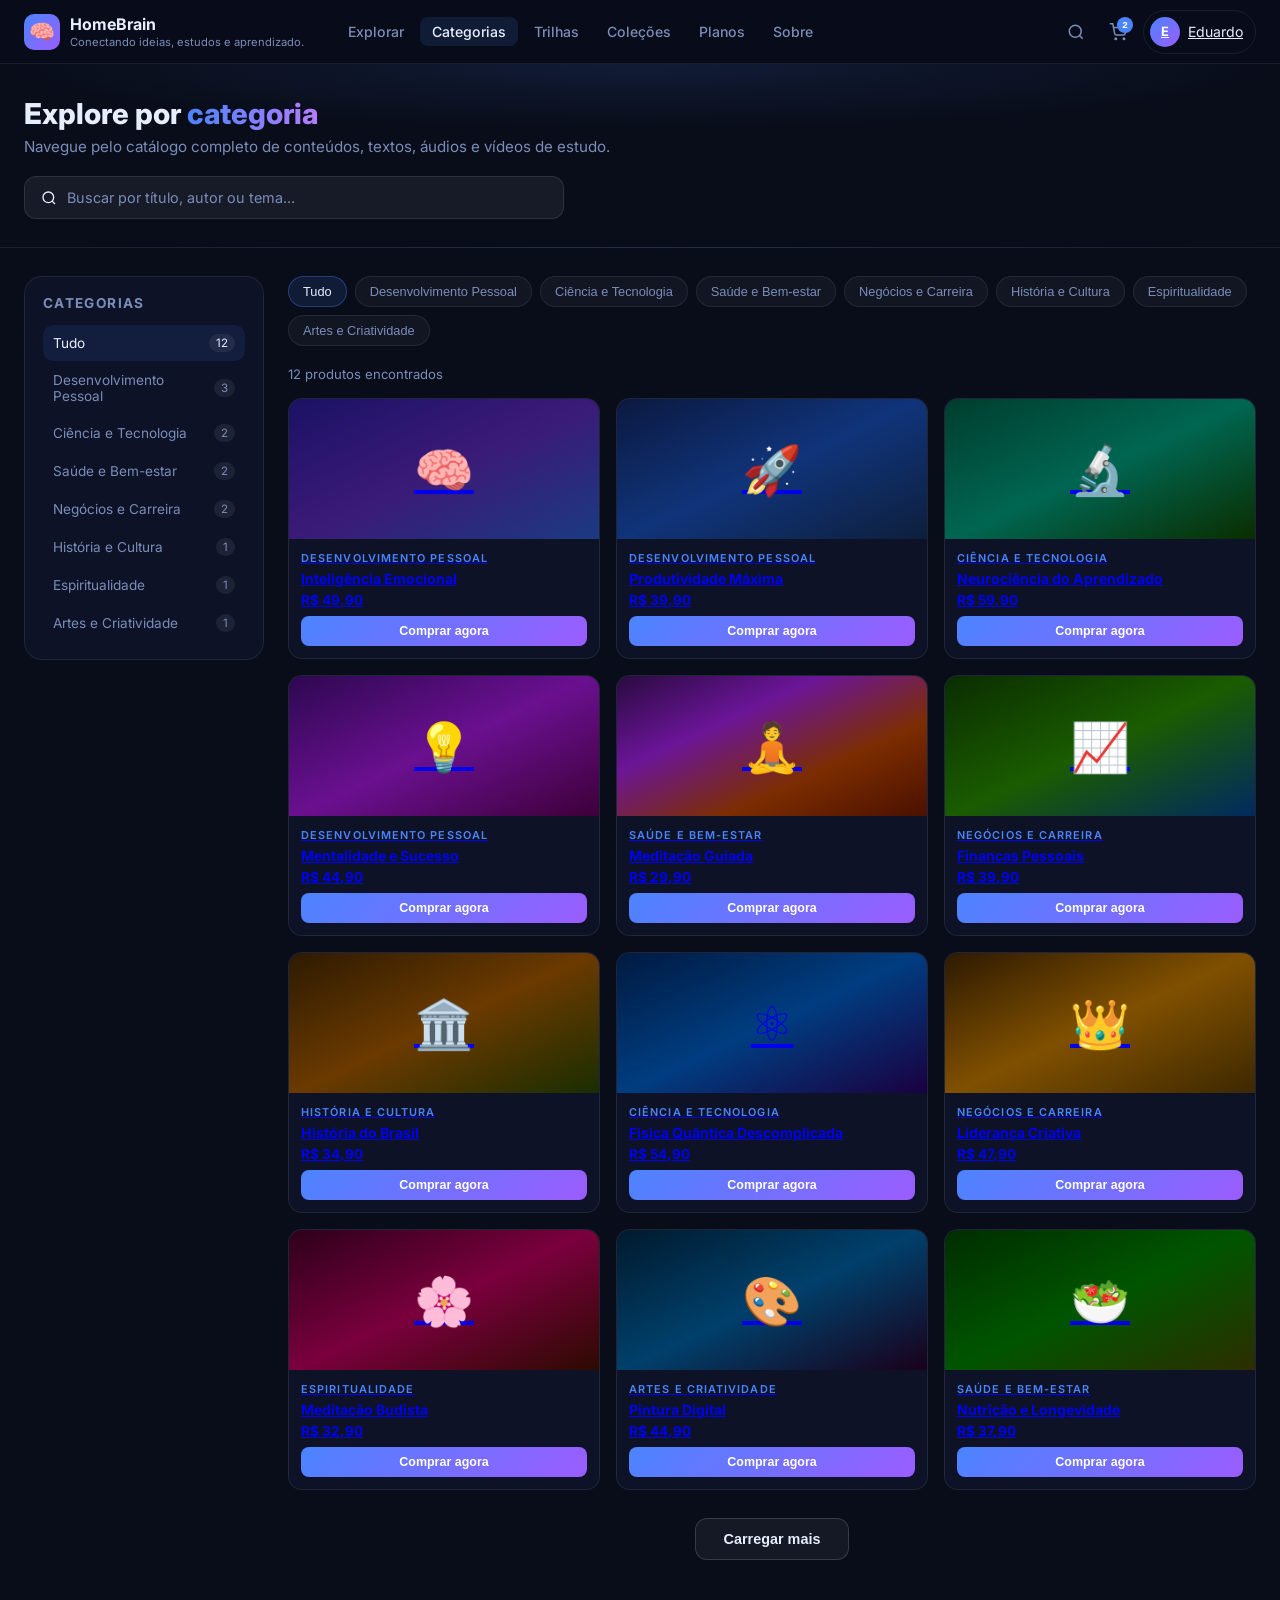
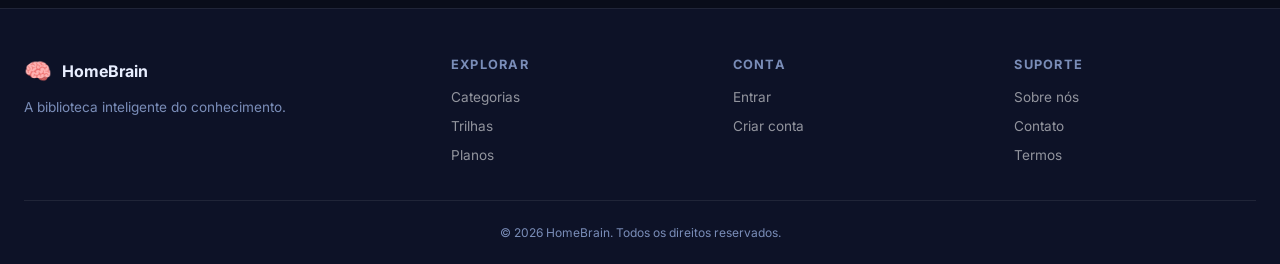
==== categorias.html @ 15cf3e89 "Initial commit: HomeBrain platform with products, trails, categories, and content management" ====
<!DOCTYPE html>
<html lang="pt-BR">
<head>
  <meta charset="UTF-8"/>
  <meta name="viewport" content="width=device-width, initial-scale=1.0"/>
  <title>HomeBrain | Categorias</title>
  <link rel="preconnect" href="https://fonts.googleapis.com"/>
  <link href="https://fonts.googleapis.com/css2?family=Inter:wght@400;500;600;700;800&display=swap" rel="stylesheet"/>
  <link rel="stylesheet" href="styles.css"/>
  <link rel="stylesheet" href="pages.css"/>
</head>
<body>

  <header class="hb-header">
    <div class="hb-header-inner">
      <a class="hb-logo" href="index.html">
        <div class="hb-logo-mark">🧠</div>
        <div class="hb-logo-text"><strong>HomeBrain</strong><span>Conectando ideias, estudos e aprendizado.</span></div>
      </a>
      <nav class="hb-nav" id="mainNav">
        <a href="index.html">Explorar</a>
        <a href="categorias.html">Categorias</a>
        <a href="trilhas.html">Trilhas</a>
        <a href="index.html">Coleções</a>
        <a href="planos.html">Planos</a>
        <a href="#">Sobre</a>
      </nav>
      <div class="hb-header-right">
        <button class="hb-icon-btn"><svg width="18" height="18" viewBox="0 0 24 24" fill="none" stroke="currentColor" stroke-width="2"><circle cx="11" cy="11" r="8"/><path d="M21 21l-4.35-4.35"/></svg></button>
        <button class="hb-icon-btn hb-cart-btn"><svg width="18" height="18" viewBox="0 0 24 24" fill="none" stroke="currentColor" stroke-width="2"><circle cx="9" cy="21" r="1"/><circle cx="20" cy="21" r="1"/><path d="M1 1h4l2.68 13.39a2 2 0 0 0 2 1.61h9.72a2 2 0 0 0 2-1.61L23 6H6"/></svg><span class="hb-badge">2</span></button>
        <a class="hb-user" href="login.html"><div class="hb-avatar">E</div><span>Eduardo</span></a>
      </div>
    </div>
  </header>

  <main>
    <div class="pg-cat-hero">
      <div class="pg-cat-hero-inner">
        <h1>Explore por <span class="hb-grad">categoria</span></h1>
        <p>Navegue pelo catálogo completo de conteúdos, textos, áudios e vídeos de estudo.</p>
        <label class="pg-cat-search">
          <svg width="16" height="16" viewBox="0 0 24 24" fill="none" stroke="currentColor" stroke-width="2"><circle cx="11" cy="11" r="8"/><path d="M21 21l-4.35-4.35"/></svg>
          <input type="text" id="catSearch" placeholder="Buscar por título, autor ou tema..."/>
        </label>
      </div>
    </div>

    <div class="pg-cat-layout">

      <!-- Sidebar -->
      <aside class="pg-cat-sidebar">
        <h3>Categorias</h3>
        <ul class="pg-cat-sidebar-list" id="catSidebarList"></ul>
      </aside>

      <!-- Content -->
      <div>
        <div class="pg-filter-chips" id="filterChips"></div>
        <p style="color:var(--muted);font-size:.82rem;margin-bottom:16px" id="resultCount"></p>
        <div class="pg-grid" id="catGrid"></div>
        <div style="text-align:center;margin-top:28px">
          <button class="hb-btn hb-btn-outline" id="loadMore" style="border-radius:12px;padding:12px 28px">
            Carregar mais
          </button>
        </div>
      </div>
    </div>
  </main>

  <footer class="hb-footer">
    <div class="hb-footer-inner">
      <div class="hb-footer-brand">
        <a class="hb-footer-logo" href="index.html"><span style="font-size:1.4rem">🧠</span><strong>HomeBrain</strong></a>
        <p>A biblioteca inteligente do conhecimento.</p>
      </div>
      <div class="hb-footer-col"><h4>Explorar</h4><ul><li><a href="categorias.html">Categorias</a></li><li><a href="trilhas.html">Trilhas</a></li><li><a href="planos.html">Planos</a></li></ul></div>
      <div class="hb-footer-col"><h4>Conta</h4><ul><li><a href="login.html">Entrar</a></li><li><a href="login.html">Criar conta</a></li></ul></div>
      <div class="hb-footer-col"><h4>Suporte</h4><ul><li><a href="#">Sobre nós</a></li><li><a href="#">Contato</a></li><li><a href="#">Termos</a></li></ul></div>
    </div>
    <div class="hb-footer-copy">© 2026 HomeBrain. Todos os direitos reservados.</div>
  </footer>

  <script>
    document.querySelectorAll('#mainNav a').forEach(a => {
      if (a.getAttribute('href') === 'categorias.html') a.classList.add('active');
    });

    const allItems = [
      { title:"Inteligência Emocional",      cat:"Desenvolvimento Pessoal", price:"R$ 49,90", icon:"🧠", bg:"linear-gradient(155deg,#1a1264,#3b1a78,#1b3a82)" },
      { title:"Produtividade Máxima",         cat:"Desenvolvimento Pessoal", price:"R$ 39,90", icon:"🚀", bg:"linear-gradient(155deg,#0b1940,#10347a,#0d1f3c)" },
      { title:"Neurociência do Aprendizado",  cat:"Ciência e Tecnologia",    price:"R$ 59,90", icon:"🔬", bg:"linear-gradient(155deg,#003d2e,#006651,#0a2d00)" },
      { title:"Mentalidade e Sucesso",        cat:"Desenvolvimento Pessoal", price:"R$ 44,90", icon:"💡", bg:"linear-gradient(155deg,#2d0850,#6a1090,#3d0038)" },
      { title:"Meditação Guiada",             cat:"Saúde e Bem-estar",       price:"R$ 29,90", icon:"🧘", bg:"linear-gradient(155deg,#2a0a40,#6b1598,#7c2d00,#4a1000)" },
      { title:"Finanças Pessoais",            cat:"Negócios e Carreira",     price:"R$ 39,90", icon:"📈", bg:"linear-gradient(155deg,#0a2d00,#1a5c00,#002a60)" },
      { title:"História do Brasil",           cat:"História e Cultura",      price:"R$ 34,90", icon:"🏛️", bg:"linear-gradient(155deg,#2d1a00,#6b3a00,#1a2d00)" },
      { title:"Física Quântica Descomplicada",cat:"Ciência e Tecnologia",    price:"R$ 54,90", icon:"⚛️", bg:"linear-gradient(155deg,#001a40,#003d80,#1a0040)" },
      { title:"Liderança Criativa",           cat:"Negócios e Carreira",     price:"R$ 47,90", icon:"👑", bg:"linear-gradient(155deg,#2d1a00,#805000,#3d2800)" },
      { title:"Meditação Budista",            cat:"Espiritualidade",         price:"R$ 32,90", icon:"🌸", bg:"linear-gradient(155deg,#2d001a,#7a003d,#2d0a00)" },
      { title:"Pintura Digital",              cat:"Artes e Criatividade",    price:"R$ 44,90", icon:"🎨", bg:"linear-gradient(155deg,#001a2d,#00406b,#1a001a)" },
      { title:"Nutrição e Longevidade",       cat:"Saúde e Bem-estar",       price:"R$ 37,90", icon:"🥗", bg:"linear-gradient(155deg,#002d00,#005500,#2d2d00)" },
    ];

    const cats = [...new Set(allItems.map(i => i.cat))];
    let activeFilter = 'Tudo';

    // Sidebar
    const sidebarList = document.getElementById('catSidebarList');
    const allCats = ['Tudo', ...cats];
    sidebarList.innerHTML = allCats.map(c => {
      const count = c === 'Tudo' ? allItems.length : allItems.filter(i => i.cat === c).length;
      return `<li class="pg-cat-sidebar-item${c==='Tudo'?' active':''}" data-cat="${c}">
        ${c} <span class="count">${count}</span>
      </li>`;
    }).join('');

    // Filter chips
    const chipsEl = document.getElementById('filterChips');
    chipsEl.innerHTML = allCats.map(c =>
      `<button class="pg-chip${c==='Tudo'?' active':''}" data-cat="${c}">${c}</button>`
    ).join('');

    function getFiltered() {
      const q = document.getElementById('catSearch').value.toLowerCase();
      return allItems.filter(i =>
        (activeFilter === 'Tudo' || i.cat === activeFilter) &&
        (i.title.toLowerCase().includes(q) || i.cat.toLowerCase().includes(q))
      );
    }

    function render() {
      const items = getFiltered();
      document.getElementById('resultCount').textContent = `${items.length} produto${items.length !== 1 ? 's' : ''} encontrado${items.length !== 1 ? 's' : ''}`;
      document.getElementById('catGrid').innerHTML = items.map(item => `
        <a class="pg-grid-card" href="produto.html">
          <div class="pg-grid-thumb" style="background:${item.bg}">${item.icon}</div>
          <div class="pg-grid-body">
            <div class="pg-grid-cat">${item.cat}</div>
            <div class="pg-grid-title">${item.title}</div>
            <div class="pg-grid-price">${item.price}</div>
            <button class="pg-grid-btn">Comprar agora</button>
          </div>
        </a>
      `).join('');
    }

    function setFilter(cat) {
      activeFilter = cat;
      document.querySelectorAll('.pg-chip, .pg-cat-sidebar-item').forEach(el => {
        el.classList.toggle('active', el.dataset.cat === cat);
      });
      render();
    }

    chipsEl.addEventListener('click', e => { const c = e.target.closest('[data-cat]'); if(c) setFilter(c.dataset.cat); });
    sidebarList.addEventListener('click', e => { const c = e.target.closest('[data-cat]'); if(c) setFilter(c.dataset.cat); });
    document.getElementById('catSearch').addEventListener('input', render);
    document.getElementById('loadMore').addEventListener('click', () => {
      document.getElementById('loadMore').textContent = 'Todos os resultados carregados';
      document.getElementById('loadMore').disabled = true;
    });

    render();
  </script>
</body>
</html>
---- styles.css ----
:root {
  --bg: #090d1a;
  --bg2: #0d1227;
  --panel: rgba(13,18,39,0.92);
  --border: rgba(255,255,255,0.08);
  --text: #e8eeff;
  --muted: #7a8db8;
  --primary: #4B84FF;
  --secondary: #9B5CFF;
  --accent: #19f2c4;
  --radius-card: 14px;
}
*, *::before, *::after { box-sizing: border-box; margin: 0; padding: 0; }

body {
  font-family: "Inter", system-ui, sans-serif;
  background: var(--bg);
  color: var(--text);
  min-height: 100vh;
  overflow-x: hidden;
}

/* ── SCROLLBAR ── */
::-webkit-scrollbar { width: 6px; }
::-webkit-scrollbar-track { background: var(--bg2); }
::-webkit-scrollbar-thumb { background: rgba(75,132,255,0.4); border-radius: 99px; }

/* ── HEADER ── */
.hb-header {
  position: sticky; top: 0; z-index: 100;
  background: rgba(9,13,26,0.92);
  backdrop-filter: blur(18px);
  border-bottom: 1px solid var(--border);
  height: 64px;
}
.hb-header-inner {
  max-width: 1380px; margin: 0 auto;
  height: 100%; display: flex; align-items: center;
  gap: 32px; padding: 0 24px;
}
.hb-logo {
  display: flex; align-items: center; gap: 10px;
  text-decoration: none; color: var(--text); flex-shrink: 0;
}
.hb-logo-text strong { display: block; font-size: 1rem; font-weight: 700; }
.hb-logo-text span { display: block; font-size: 0.7rem; color: var(--muted); margin-top: 1px; }
.hb-logo-svg { flex-shrink: 0; }

.hb-nav {
  display: flex; align-items: center; gap: 4px;
  list-style: none; flex: 1;
}
.hb-nav a {
  display: inline-flex; align-items: center; gap: 3px;
  color: var(--muted); text-decoration: none;
  font-size: 0.88rem; font-weight: 500;
  padding: 6px 12px; border-radius: 8px;
  transition: color 0.18s, background 0.18s;
}
.hb-nav a:hover { color: var(--text); background: rgba(255,255,255,0.06); }

.hb-header-right { display: flex; align-items: center; gap: 8px; margin-left: auto; }
.hb-icon-btn {
  background: none; border: none; color: var(--muted); cursor: pointer;
  padding: 8px; border-radius: 10px; display: grid; place-items: center;
  transition: color 0.18s, background 0.18s;
}
.hb-icon-btn:hover { color: var(--text); background: rgba(255,255,255,0.07); }
.hb-cart-btn { position: relative; }
.hb-badge {
  position: absolute; top: 2px; right: 2px;
  width: 16px; height: 16px; border-radius: 50%;
  background: var(--primary); color: white;
  font-size: 0.62rem; font-weight: 700;
  display: grid; place-items: center;
}
.hb-user {
  display: flex; align-items: center; gap: 8px;
  padding: 6px 12px 6px 6px;
  border-radius: 999px; border: 1px solid var(--border);
  cursor: pointer; font-size: 0.88rem; color: var(--text);
  transition: background 0.18s;
}
.hb-user:hover { background: rgba(255,255,255,0.06); }
.hb-avatar {
  width: 30px; height: 30px; border-radius: 50%;
  background: linear-gradient(135deg,var(--primary),var(--secondary));
  display: grid; place-items: center;
  font-size: 0.8rem; font-weight: 700; color: white;
}

/* ── HERO ── */
.hb-hero {
  background:
    radial-gradient(ellipse 70% 60% at 50% 0%, rgba(75,132,255,0.14) 0%, transparent 70%),
    var(--bg);
  border-bottom: 1px solid var(--border);
  padding: 28px 0 32px;
}
.hb-hero-inner {
  max-width: 1380px; margin: 0 auto; padding: 0 24px;
  display: grid;
  grid-template-columns: 360px 1fr 300px;
  gap: 24px; align-items: center;
}

/* Hero Left */
.hb-eyebrow {
  display: inline-block;
  font-size: 0.7rem; letter-spacing: 0.15em; text-transform: uppercase;
  color: var(--primary); margin-bottom: 14px;
}
.hb-hero-left h1 {
  font-size: clamp(1.9rem, 3vw, 2.7rem);
  font-weight: 800; line-height: 1.12;
  margin-bottom: 14px;
}
.hb-hero-left h1 em { font-style: normal; }
.hb-grad {
  background: linear-gradient(90deg, #4B84FF, #B47CFF);
  -webkit-background-clip: text; background-clip: text;
  -webkit-text-fill-color: transparent;
}
.hb-hero-left p {
  color: var(--muted); line-height: 1.7; font-size: 0.95rem; margin-bottom: 22px;
}
.hb-hero-btns { display: flex; flex-wrap: wrap; gap: 10px; margin-bottom: 20px; }
.hb-btn {
  display: inline-flex; align-items: center; gap: 7px;
  padding: 11px 20px; border-radius: 999px;
  font-size: 0.9rem; font-weight: 600; cursor: pointer;
  text-decoration: none; border: none;
  transition: transform 0.18s, box-shadow 0.18s;
}
.hb-btn:hover { transform: translateY(-2px); }
.hb-btn-primary {
  background: linear-gradient(135deg, var(--primary), var(--secondary));
  color: white;
  box-shadow: 0 8px 24px rgba(75,132,255,0.3);
}
.hb-btn-primary:hover { box-shadow: 0 12px 32px rgba(75,132,255,0.45); }
.hb-btn-outline {
  background: rgba(255,255,255,0.05);
  color: var(--text);
  border: 1px solid rgba(255,255,255,0.15);
}
.hb-btn-outline:hover { background: rgba(255,255,255,0.1); }

.hb-hero-search {
  display: flex; align-items: center; gap: 10px;
  background: rgba(255,255,255,0.06);
  border: 1px solid rgba(255,255,255,0.1);
  border-radius: 12px; padding: 10px 12px;
  cursor: text;
}
.hb-hero-search svg { color: var(--muted); flex-shrink: 0; }
.hb-hero-search input {
  flex: 1; background: none; border: none; outline: none;
  color: var(--text); font-size: 0.88rem; font-family: inherit;
}
.hb-hero-search input::placeholder { color: var(--muted); }
.hb-hero-search button {
  background: none; border: none; cursor: pointer;
  color: var(--muted); display: grid; place-items: center;
  padding: 4px; border-radius: 6px;
  transition: color 0.18s;
}
.hb-hero-search button:hover { color: var(--text); }

/* Hero Brain */
.hb-hero-brain {
  position: relative;
  aspect-ratio: 1;
  max-height: 440px;
  display: flex; align-items: center; justify-content: center;
}
#brainCanvas {
  width: 100%; height: 100%;
  border-radius: 50%;
  display: block;
}
.hb-blabel {
  position: absolute;
  display: flex; flex-direction: column; align-items: center; gap: 2px;
  font-size: 0.78rem; font-weight: 600; color: var(--text);
  text-align: center; pointer-events: none;
}
.hb-blabel-icon {
  width: 36px; height: 36px; border-radius: 50%;
  background: rgba(13,18,39,0.85);
  border: 1px solid rgba(75,132,255,0.35);
  display: grid; place-items: center;
  color: var(--primary);
  backdrop-filter: blur(8px);
  margin-bottom: 3px;
}
.hb-blabel span { font-size: 0.8rem; font-weight: 600; }
.hb-blabel small { font-size: 0.66rem; color: var(--muted); font-weight: 400; }

.hb-blabel-aprenda { top: 2%; left: 50%; transform: translateX(-50%); }
.hb-blabel-ouca    { top: 8%; right: 4%; }
.hb-blabel-explore { top: 50%; left: -2%; transform: translateY(-50%); }
.hb-blabel-evolua  { top: 8%; left: 4%; }
.hb-blabel-conecte { bottom: 4%; left: 50%; transform: translateX(-50%); }

/* Hero Features */
.hb-hero-features {
  background: rgba(13,18,39,0.85);
  border: 1px solid var(--border);
  border-radius: 20px;
  padding: 20px 18px;
  display: flex; flex-direction: column; gap: 4px;
  backdrop-filter: blur(12px);
}
.hb-feat {
  display: flex; align-items: center; gap: 12px;
  padding: 10px 8px; border-radius: 12px;
  transition: background 0.18s;
}
.hb-feat:hover { background: rgba(255,255,255,0.04); }
.hb-feat-icon {
  width: 36px; height: 36px; border-radius: 10px; flex-shrink: 0;
  display: grid; place-items: center;
}
.hb-feat div { display: flex; flex-direction: column; gap: 2px; }
.hb-feat strong { font-size: 0.85rem; font-weight: 600; }
.hb-feat small { font-size: 0.72rem; color: var(--muted); }

/* ── LAYOUT ── */
.hb-layout {
  max-width: 1380px; margin: 0 auto; padding: 28px 24px;
  display: grid;
  grid-template-columns: 1fr 280px;
  gap: 24px; align-items: start;
}
.hb-main { display: flex; flex-direction: column; gap: 32px; }

/* ── SECTIONS ── */
.hb-section {}
.hb-section-head {
  display: flex; align-items: center; justify-content: space-between;
  margin-bottom: 16px;
}
.hb-section-head h2 {
  font-size: 1.15rem; font-weight: 700;
  display: flex; align-items: center; gap: 6px;
}
.hb-section-head h3 { font-size: 1rem; font-weight: 700; }
.hb-section-head a {
  color: var(--primary); font-size: 0.82rem; text-decoration: none; font-weight: 500;
  display: inline-flex; align-items: center; gap: 4px;
  transition: gap 0.18s;
}
.hb-section-head a:hover { gap: 7px; }
.hb-fire { font-size: 1.1rem; }

/* ── PRODUCTS ── */
.hb-products-wrap { position: relative; }
.hb-products-row {
  display: flex; gap: 14px;
  overflow-x: auto; scroll-behavior: smooth;
  padding-bottom: 8px;
  scrollbar-width: none;
}
.hb-products-row::-webkit-scrollbar { display: none; }
.hb-arrow-btn {
  position: absolute; right: -14px; top: 50%; transform: translateY(-50%);
  width: 36px; height: 36px; border-radius: 50%;
  background: rgba(13,18,39,0.95);
  border: 1px solid rgba(255,255,255,0.12);
  color: var(--text); cursor: pointer;
  display: grid; place-items: center;
  box-shadow: 0 4px 20px rgba(0,0,0,0.5);
  transition: background 0.18s, transform 0.18s;
}
.hb-arrow-btn:hover { background: var(--primary); transform: translateY(-50%) scale(1.08); }

.hb-product-card {
  flex: 0 0 170px;
  border-radius: var(--radius-card);
  overflow: hidden;
  background: var(--bg2);
  border: 1px solid var(--border);
  cursor: pointer;
  transition: transform 0.2s, box-shadow 0.2s;
}
.hb-product-card:hover {
  transform: translateY(-4px);
  box-shadow: 0 16px 40px rgba(0,0,0,0.5);
}
.hb-product-thumb {
  height: 155px; position: relative; overflow: hidden;
  display: flex; align-items: center; justify-content: center;
  background-size: cover; background-position: center;
  background-color: rgba(13,18,39,0.6);
}
.hb-type-badge {
  position: absolute; top: 8px; right: 8px;
  padding: 4px 10px; border-radius: 999px;
  background: rgba(75,132,255,0.9); color: white;
  font-size: 0.65rem; font-weight: 700; backdrop-filter: blur(8px);
  z-index: 2;
}
.hb-product-thumb-icon {
  font-size: 3.4rem;
  filter: drop-shadow(0 0 18px rgba(255,255,255,0.35));
  position: relative; z-index: 1;
}
.hb-product-thumb::after {
  content: '';
  position: absolute; inset: 0;
  background: linear-gradient(180deg, transparent 40%, rgba(0,0,0,0.55) 100%);
}
.hb-product-body { padding: 10px; }
.hb-product-title { font-size: 0.82rem; font-weight: 700; margin-bottom: 4px; line-height: 1.35; }
.hb-product-desc {
  font-size: 0.7rem; color: var(--muted); line-height: 1.5; margin-bottom: 8px;
  display: -webkit-box; -webkit-line-clamp: 2; -webkit-box-orient: vertical; overflow: hidden;
}
.hb-stars { display: flex; gap: 2px; margin-bottom: 6px; }
.hb-star { font-size: 0.7rem; color: #F7B731; }
.hb-star.empty { color: rgba(255,255,255,0.15); }
.hb-reviews { font-size: 0.65rem; color: var(--muted); margin-left: 4px; }
.hb-price { font-size: 0.85rem; font-weight: 700; color: var(--text); margin-bottom: 8px; }
.hb-buy-btn {
  width: 100%; border: none; border-radius: 8px;
  background: linear-gradient(135deg, var(--primary), var(--secondary));
  color: white; font-size: 0.75rem; font-weight: 600;
  padding: 7px; cursor: pointer;
  transition: opacity 0.18s;
}
.hb-buy-btn:hover { opacity: 0.88; }

/* ── TRAILS ── */
.hb-trails-grid {
  display: grid;
  grid-template-columns: repeat(4, 1fr);
  gap: 14px;
}
.hb-trail-card {
  background: var(--bg2);
  border: 1px solid var(--border);
  border-radius: var(--radius-card);
  padding: 14px;
  cursor: pointer;
  transition: transform 0.18s, border-color 0.18s;
  position: relative; overflow: hidden;
  aspect-ratio: 5/4;
  background-size: cover;
  background-position: center;
  display: flex; flex-direction: column; justify-content: flex-end;
}
.hb-trail-overlay {
  background: linear-gradient(180deg, transparent 40%, rgba(0,0,0,0.85) 100%);
  padding: 14px; border-radius: 8px;
}
.hb-trail-label {
  font-size: 0.62rem; font-weight: 600; letter-spacing: 0.12em;
  text-transform: uppercase; color: var(--primary); margin-bottom: 10px;
}
.hb-trail-icon {
  font-size: 1.8rem; margin-bottom: 10px;
  filter: drop-shadow(0 0 8px rgba(75,132,255,0.4));
}
.hb-trail-title { font-size: 0.9rem; font-weight: 700; margin-bottom: 8px; }
.hb-trail-aulas { font-size: 0.72rem; color: var(--muted); margin-bottom: 8px; }
.hb-trail-bar {
  height: 4px; background: rgba(255,255,255,0.08); border-radius: 2px; overflow: hidden;
}
.hb-trail-progress {
  height: 100%; border-radius: 2px;
  background: linear-gradient(90deg, var(--primary), var(--secondary));
  transition: width 1s ease;
}

/* ── SIDEBAR ── */
.hb-sidebar {
  background: var(--bg2);
  border: 1px solid var(--border);
  border-radius: 20px;
  padding: 18px;
  position: sticky; top: 80px;
}
.hb-cat-list { list-style: none; display: flex; flex-direction: column; gap: 2px; }
.hb-cat-item {
  display: flex; align-items: center; gap: 10px;
  padding: 9px 10px; border-radius: 10px; cursor: pointer;
  transition: background 0.18s;
}
.hb-cat-item:hover { background: rgba(255,255,255,0.05); }
.hb-cat-dot {
  width: 32px; height: 32px; border-radius: 9px; flex-shrink: 0;
  display: grid; place-items: center; font-size: 1rem;
}
.hb-cat-info { flex: 1; }
.hb-cat-name { font-size: 0.82rem; font-weight: 600; }
.hb-cat-count { font-size: 0.7rem; color: var(--muted); }
.hb-cat-arrow { color: var(--muted); }

/* ── STATS ── */
.hb-stats {
  display: grid; grid-template-columns: repeat(4, 1fr);
  background: rgba(13,18,39,0.9);
  border-top: 1px solid var(--border);
  margin-top: 8px;
}
.hb-stat {
  display: flex; align-items: center; gap: 14px;
  padding: 22px 32px;
  border-right: 1px solid var(--border);
}
.hb-stat:last-child { border-right: none; }
.hb-stat-ico { color: var(--primary); flex-shrink: 0; }
.hb-stat strong { display: block; font-size: 1.05rem; font-weight: 700; }
.hb-stat small { font-size: 0.72rem; color: var(--muted); }

/* ── RESPONSIVE ── */
@media (max-width: 1100px) {
  .hb-hero-inner { grid-template-columns: 1fr 1fr; }
  .hb-hero-features { display: none; }
  .hb-layout { grid-template-columns: 1fr; }
  .hb-sidebar { position: static; }
  .hb-trails-grid { grid-template-columns: repeat(2, 1fr); }
}
@media (max-width: 700px) {
  .hb-hero-inner { grid-template-columns: 1fr; }
  .hb-hero-brain { display: none; }
  .hb-stats { grid-template-columns: 1fr 1fr; }
  .hb-stat { border-right: none; border-bottom: 1px solid var(--border); }
  .hb-trails-grid { grid-template-columns: 1fr; }
  .hb-nav { display: none; }
}
---- pages.css ----
/* =========================================================
   HomeBrain — pages.css
   Styles for all inner pages (produto, categorias, trilhas,
   login, planos) plus shared footer and active-nav state.
========================================================= */

/* ── ACTIVE NAV ── */
.hb-nav a.active {
  color: var(--text);
  background: rgba(75,132,255,0.13);
}

/* ── INNER PAGE LOGO MARK ── */
.hb-logo-mark {
  width: 36px; height: 36px; border-radius: 10px; flex-shrink: 0;
  background: linear-gradient(135deg, #4B84FF, #9B5CFF);
  display: grid; place-items: center; font-size: 1.3rem;
}

/* ── BREADCRUMB ── */
.pg-breadcrumb {
  max-width: 1380px; margin: 0 auto; padding: 14px 24px 0;
  display: flex; align-items: center; gap: 8px;
  font-size: 0.78rem; color: var(--muted);
}
.pg-breadcrumb a { color: var(--muted); text-decoration: none; transition: color .18s; }
.pg-breadcrumb a:hover { color: var(--text); }
.pg-breadcrumb span { color: var(--text); }
.pg-breadcrumb svg { color: rgba(255,255,255,0.25); }

/* ── FOOTER ── */
.hb-footer {
  background: var(--bg2);
  border-top: 1px solid var(--border);
  padding: 48px 24px 24px;
  margin-top: 48px;
}
.hb-footer-inner {
  max-width: 1380px; margin: 0 auto;
  display: grid; grid-template-columns: 1.6fr repeat(3, 1fr);
  gap: 40px; padding-bottom: 36px;
  border-bottom: 1px solid var(--border);
}
.hb-footer-brand p {
  color: var(--muted); font-size: 0.85rem; margin-top: 12px;
  max-width: 280px; line-height: 1.6;
}
.hb-footer-logo {
  display: flex; align-items: center; gap: 10px; text-decoration: none;
  color: var(--text); margin-bottom: 4px;
}
.hb-footer-logo strong { font-size: 1rem; font-weight: 700; }
.hb-footer-col h4 {
  font-size: 0.8rem; font-weight: 700; letter-spacing: 0.1em;
  text-transform: uppercase; color: var(--muted); margin-bottom: 14px;
}
.hb-footer-col ul { list-style: none; display: flex; flex-direction: column; gap: 9px; }
.hb-footer-col a {
  color: rgba(255,255,255,0.55); font-size: 0.85rem; text-decoration: none;
  transition: color .18s;
}
.hb-footer-col a:hover { color: var(--text); }
.hb-footer-copy {
  max-width: 1380px; margin: 24px auto 0;
  font-size: 0.75rem; color: var(--muted); text-align: center;
}

/* ── PRODUTO PAGE ── */
.pg-product-wrap {
  max-width: 1380px; margin: 0 auto; padding: 24px 24px 0;
  display: grid; grid-template-columns: 420px 1fr;
  gap: 32px; align-items: start;
}
.pg-product-cover {
  border-radius: 20px; overflow: hidden;
  aspect-ratio: 3/4; position: relative;
  display: flex; align-items: center; justify-content: center;
  font-size: 6rem;
  box-shadow: 0 24px 60px rgba(0,0,0,0.6);
}
.pg-product-cover::after {
  content: '';
  position: absolute; inset: 0;
  background: linear-gradient(180deg, transparent 50%, rgba(0,0,0,0.45) 100%);
}

/* Audio Player */
.hb-player {
  margin-top: 16px;
  background: rgba(13,18,39,0.95);
  border: 1px solid var(--border);
  border-radius: 18px; padding: 18px;
}
.hb-player-track { font-size: 0.82rem; color: var(--muted); margin-bottom: 10px; }
.hb-player-track strong { display: block; color: var(--text); font-size: 0.92rem; margin-bottom: 2px; }
.hb-player-progress-wrap {
  display: flex; align-items: center; gap: 10px; margin-bottom: 14px;
}
.hb-player-bar {
  flex: 1; height: 5px; background: rgba(255,255,255,0.1);
  border-radius: 3px; cursor: pointer; position: relative;
}
.hb-player-fill {
  height: 100%; border-radius: 3px;
  background: linear-gradient(90deg, var(--primary), var(--secondary));
  width: 0%; transition: width .3s linear;
  pointer-events: none;
}
.hb-player-time { font-size: 0.72rem; color: var(--muted); white-space: nowrap; }
.hb-player-controls {
  display: flex; align-items: center; justify-content: center; gap: 20px; margin-bottom: 12px;
}
.hb-ctrl-btn {
  background: none; border: none; color: var(--muted); cursor: pointer;
  display: grid; place-items: center; border-radius: 50%;
  padding: 6px; transition: color .18s, background .18s;
}
.hb-ctrl-btn:hover { color: var(--text); background: rgba(255,255,255,0.07); }
.hb-play-btn {
  width: 48px; height: 48px; border-radius: 50%;
  background: linear-gradient(135deg, var(--primary), var(--secondary));
  border: none; color: white; cursor: pointer;
  display: grid; place-items: center;
  box-shadow: 0 6px 20px rgba(75,132,255,0.4);
  transition: transform .18s, box-shadow .18s;
}
.hb-play-btn:hover { transform: scale(1.08); box-shadow: 0 8px 28px rgba(75,132,255,0.55); }
.hb-player-footer {
  display: flex; justify-content: space-between; align-items: center;
}
.hb-speed-select {
  background: rgba(255,255,255,0.06); border: 1px solid var(--border);
  color: var(--text); border-radius: 8px; padding: 4px 8px;
  font-size: 0.75rem; cursor: pointer;
}

/* Product Details */
.pg-product-detail { padding-top: 8px; }
.pg-product-detail .pg-cat-badge {
  display: inline-block; padding: 4px 10px; border-radius: 999px;
  background: rgba(75,132,255,0.15); color: var(--primary);
  font-size: 0.72rem; font-weight: 600; margin-bottom: 12px;
}
.pg-product-detail h1 {
  font-size: clamp(1.6rem, 2.5vw, 2.2rem); font-weight: 800;
  line-height: 1.15; margin-bottom: 10px;
}
.pg-author { color: var(--muted); font-size: 0.9rem; margin-bottom: 12px; }
.pg-author strong { color: var(--text); }
.pg-rating-row { display: flex; align-items: center; gap: 10px; margin-bottom: 20px; }
.pg-buy-panel {
  background: rgba(13,18,39,0.9);
  border: 1px solid var(--border);
  border-radius: 18px; padding: 20px; margin-bottom: 24px;
}
.pg-buy-panel .pg-price {
  font-size: 2rem; font-weight: 800; margin-bottom: 4px;
}
.pg-buy-panel .pg-installment { color: var(--muted); font-size: 0.82rem; margin-bottom: 16px; }
.pg-buy-now {
  width: 100%; padding: 14px; border: none; border-radius: 12px;
  background: linear-gradient(135deg, var(--primary), var(--secondary));
  color: white; font-size: 1rem; font-weight: 700; cursor: pointer;
  margin-bottom: 10px; transition: opacity .18s;
}
.pg-buy-now:hover { opacity: 0.9; }
.pg-buy-secondary {
  width: 100%; padding: 12px; border: 1px solid var(--border); border-radius: 12px;
  background: none; color: var(--text); font-size: 0.9rem; cursor: pointer;
  transition: background .18s;
}
.pg-buy-secondary:hover { background: rgba(255,255,255,0.05); }
.pg-buy-features { list-style: none; margin-top: 16px; display: flex; flex-direction: column; gap: 7px; }
.pg-buy-features li { display: flex; align-items: center; gap: 8px; font-size: 0.8rem; color: var(--muted); }
.pg-buy-features li svg { color: var(--accent); flex-shrink: 0; }

/* Tabs */
.pg-tabs { max-width: 1380px; margin: 32px auto 0; padding: 0 24px; }
.pg-tab-nav {
  display: flex; gap: 0; border-bottom: 1px solid var(--border); margin-bottom: 24px;
}
.pg-tab-btn {
  padding: 12px 20px; background: none; border: none; border-bottom: 2px solid transparent;
  color: var(--muted); font-size: 0.9rem; font-weight: 600; cursor: pointer;
  margin-bottom: -1px; transition: color .18s, border-color .18s;
}
.pg-tab-btn.active { color: var(--primary); border-bottom-color: var(--primary); }
.pg-tab-content { display: none; }
.pg-tab-content.active { display: block; }
.pg-description { color: rgba(255,255,255,0.75); line-height: 1.8; font-size: 0.95rem; max-width: 780px; }
.pg-chapter-list { list-style: none; display: flex; flex-direction: column; gap: 8px; }
.pg-chapter-item {
  display: flex; align-items: center; gap: 14px;
  padding: 12px 16px; border-radius: 12px;
  background: rgba(255,255,255,0.03); border: 1px solid var(--border);
  transition: background .18s; cursor: pointer;
}
.pg-chapter-item:hover { background: rgba(75,132,255,0.08); border-color: rgba(75,132,255,0.2); }
.pg-chapter-num { font-size: 0.75rem; color: var(--muted); width: 24px; text-align: center; }
.pg-chapter-title { flex: 1; font-size: 0.88rem; }
.pg-chapter-dur { font-size: 0.75rem; color: var(--muted); }
.pg-chapter-play { color: var(--primary); }
.pg-review-list { display: flex; flex-direction: column; gap: 16px; }
.pg-review {
  background: rgba(255,255,255,0.03); border: 1px solid var(--border);
  border-radius: 14px; padding: 16px;
}
.pg-review-header { display: flex; align-items: center; gap: 10px; margin-bottom: 8px; }
.pg-reviewer-av {
  width: 36px; height: 36px; border-radius: 50%;
  background: linear-gradient(135deg, var(--primary), var(--secondary));
  display: grid; place-items: center; font-weight: 700; font-size: 0.9rem; color: white;
}
.pg-reviewer-name { font-weight: 600; font-size: 0.88rem; }
.pg-reviewer-date { font-size: 0.72rem; color: var(--muted); }
.pg-review-text { font-size: 0.85rem; color: rgba(255,255,255,0.7); line-height: 1.7; }

/* Related */
.pg-related { max-width: 1380px; margin: 40px auto 0; padding: 0 24px; }
.pg-related-grid { display: grid; grid-template-columns: repeat(4, 1fr); gap: 14px; margin-top: 16px; }

/* ── CATEGORIAS PAGE ── */
.pg-cat-hero {
  background: radial-gradient(ellipse 70% 50% at 50% 0%, rgba(75,132,255,0.12), transparent 70%), var(--bg);
  padding: 32px 24px 28px;
  border-bottom: 1px solid var(--border);
}
.pg-cat-hero-inner { max-width: 1380px; margin: 0 auto; }
.pg-cat-hero h1 { font-size: 1.8rem; font-weight: 800; margin-bottom: 6px; }
.pg-cat-hero p { color: var(--muted); font-size: 0.95rem; margin-bottom: 20px; }
.pg-cat-search {
  display: flex; align-items: center; gap: 10px;
  background: rgba(255,255,255,0.06); border: 1px solid rgba(255,255,255,0.1);
  border-radius: 12px; padding: 12px 16px; max-width: 540px;
}
.pg-cat-search input {
  flex: 1; background: none; border: none; outline: none;
  color: var(--text); font-size: 0.9rem; font-family: inherit;
}
.pg-cat-search input::placeholder { color: var(--muted); }
.pg-cat-layout {
  max-width: 1380px; margin: 28px auto; padding: 0 24px;
  display: grid; grid-template-columns: 240px 1fr; gap: 24px; align-items: start;
}
.pg-cat-sidebar {
  background: var(--bg2); border: 1px solid var(--border);
  border-radius: 18px; padding: 18px; position: sticky; top: 80px;
}
.pg-cat-sidebar h3 { font-size: 0.85rem; font-weight: 700; margin-bottom: 14px; color: var(--muted); text-transform: uppercase; letter-spacing: 0.1em; }
.pg-cat-sidebar-list { list-style: none; display: flex; flex-direction: column; gap: 2px; }
.pg-cat-sidebar-item {
  display: flex; align-items: center; justify-content: space-between;
  padding: 9px 10px; border-radius: 10px; cursor: pointer; font-size: 0.85rem;
  transition: background .18s; color: var(--muted);
}
.pg-cat-sidebar-item:hover, .pg-cat-sidebar-item.active { background: rgba(75,132,255,0.1); color: var(--text); }
.pg-cat-sidebar-item .count { font-size: 0.72rem; background: rgba(255,255,255,0.07); padding: 2px 7px; border-radius: 999px; }
.pg-filter-chips { display: flex; flex-wrap: wrap; gap: 8px; margin-bottom: 20px; }
.pg-chip {
  padding: 7px 14px; border-radius: 999px; border: 1px solid var(--border);
  background: rgba(255,255,255,0.04); color: var(--muted);
  font-size: 0.8rem; cursor: pointer; transition: all .18s;
}
.pg-chip.active, .pg-chip:hover {
  background: rgba(75,132,255,0.12); color: var(--text);
  border-color: rgba(75,132,255,0.35);
}
.pg-grid { display: grid; grid-template-columns: repeat(3, 1fr); gap: 16px; }
.pg-grid-card {
  border-radius: 14px; overflow: hidden;
  background: var(--bg2); border: 1px solid var(--border);
  cursor: pointer; transition: transform .2s, box-shadow .2s;
}
.pg-grid-card:hover { transform: translateY(-4px); box-shadow: 0 16px 40px rgba(0,0,0,.5); }
.pg-grid-card:hover .pg-grid-thumb { filter: brightness(1.15); }
.pg-grid-thumb {
  height: 140px; display: flex; align-items: center; justify-content: center;
  font-size: 3rem; transition: filter .2s;
}
.pg-grid-body { padding: 12px; }
.pg-grid-cat { font-size: 0.68rem; color: var(--primary); font-weight: 600; text-transform: uppercase; letter-spacing: .1em; margin-bottom: 5px; }
.pg-grid-title { font-size: 0.88rem; font-weight: 700; margin-bottom: 5px; }
.pg-grid-price { font-size: 0.85rem; font-weight: 700; margin-bottom: 8px; }
.pg-grid-btn {
  width: 100%; padding: 8px; border: none; border-radius: 8px;
  background: linear-gradient(135deg, var(--primary), var(--secondary));
  color: white; font-size: 0.78rem; font-weight: 600; cursor: pointer;
}

/* ── TRILHAS PAGE ── */
.pg-trails-hero {
  background: radial-gradient(ellipse 60% 50% at 50% 0%, rgba(155,92,255,0.15), transparent 65%), var(--bg);
  padding: 36px 24px 32px; border-bottom: 1px solid var(--border);
}
.pg-trails-hero-inner { max-width: 1380px; margin: 0 auto; }
.pg-trails-hero h1 { font-size: 1.8rem; font-weight: 800; margin-bottom: 8px; }
.pg-trails-hero p { color: var(--muted); font-size: 0.95rem; max-width: 500px; }
.pg-trail-stats { display: flex; gap: 24px; margin-top: 20px; }
.pg-trail-stat { display: flex; align-items: center; gap: 8px; font-size: 0.85rem; color: var(--muted); }
.pg-trail-stat strong { color: var(--text); font-weight: 700; }
.pg-trails-layout { max-width: 1380px; margin: 28px auto; padding: 0 24px; }
.pg-trails-grid2 { display: grid; grid-template-columns: repeat(3, 1fr); gap: 20px; }
.pg-trail-card2 {
  background: var(--bg2); border: 1px solid var(--border);
  border-radius: 18px; padding: 20px; cursor: pointer;
  transition: transform .2s, border-color .2s;
  position: relative; overflow: hidden;
}
.pg-trail-card2::before {
  content: ''; position: absolute; inset: 0;
  background: radial-gradient(circle at top right, rgba(155,92,255,0.08), transparent 65%);
}
.pg-trail-card2:hover { transform: translateY(-4px); border-color: rgba(155,92,255,0.3); }
.pg-trail-icon2 { font-size: 2.2rem; margin-bottom: 12px; }
.pg-trail-badge { font-size: 0.65rem; font-weight: 700; letter-spacing: .12em; text-transform: uppercase; color: var(--secondary); margin-bottom: 8px; }
.pg-trail-title2 { font-size: 1rem; font-weight: 700; margin-bottom: 6px; }
.pg-trail-desc { font-size: 0.82rem; color: var(--muted); line-height: 1.6; margin-bottom: 14px; }
.pg-trail-meta { display: flex; justify-content: space-between; font-size: 0.75rem; color: var(--muted); margin-bottom: 10px; }
.pg-trail-bar2 { height: 5px; background: rgba(255,255,255,0.07); border-radius: 3px; overflow: hidden; }
.pg-trail-prog { height: 100%; border-radius: 3px; background: linear-gradient(90deg, var(--secondary), var(--primary)); }

/* ── LOGIN PAGE ── */
.pg-auth-wrap {
  min-height: calc(100vh - 64px);
  display: grid; grid-template-columns: 1fr 1fr; align-items: stretch;
}
.pg-auth-left {
  background:
    radial-gradient(ellipse 80% 60% at 30% 40%, rgba(75,132,255,0.18), transparent 60%),
    radial-gradient(ellipse 60% 50% at 70% 70%, rgba(155,92,255,0.15), transparent 60%),
    var(--bg2);
  display: flex; flex-direction: column; align-items: center; justify-content: center;
  padding: 48px; border-right: 1px solid var(--border);
}
.pg-auth-left-brand { text-align: center; }
.pg-auth-left-brand .big-icon { font-size: 5rem; margin-bottom: 16px; filter: drop-shadow(0 0 30px rgba(75,132,255,0.4)); }
.pg-auth-left-brand h2 { font-size: 1.8rem; font-weight: 800; margin-bottom: 8px; }
.pg-auth-left-brand p { color: var(--muted); font-size: 0.95rem; max-width: 320px; line-height: 1.7; }
.pg-auth-perks { list-style: none; margin-top: 28px; display: flex; flex-direction: column; gap: 12px; text-align: left; }
.pg-auth-perk { display: flex; align-items: center; gap: 10px; font-size: 0.88rem; color: rgba(255,255,255,0.8); }
.pg-auth-perk svg { color: var(--accent); flex-shrink: 0; }
.pg-auth-right {
  display: flex; align-items: center; justify-content: center; padding: 48px;
}
.pg-auth-card { width: 100%; max-width: 400px; }
.pg-auth-card h3 { font-size: 1.4rem; font-weight: 800; margin-bottom: 6px; }
.pg-auth-card .pg-auth-sub { color: var(--muted); font-size: 0.88rem; margin-bottom: 24px; }
.pg-auth-tabs { display: flex; gap: 0; border-bottom: 1px solid var(--border); margin-bottom: 24px; }
.pg-auth-tab {
  padding: 10px 20px; background: none; border: none;
  border-bottom: 2px solid transparent; margin-bottom: -1px;
  color: var(--muted); font-size: 0.9rem; font-weight: 600; cursor: pointer;
  transition: color .18s, border-color .18s;
}
.pg-auth-tab.active { color: var(--primary); border-bottom-color: var(--primary); }
.pg-form { display: flex; flex-direction: column; gap: 14px; }
.pg-form-group { display: flex; flex-direction: column; gap: 6px; }
.pg-form-group label { font-size: 0.82rem; font-weight: 600; color: rgba(255,255,255,0.7); }
.pg-form-input {
  padding: 11px 14px; border-radius: 10px;
  background: rgba(255,255,255,0.05); border: 1px solid var(--border);
  color: var(--text); font-size: 0.9rem; font-family: inherit; outline: none;
  transition: border-color .18s;
}
.pg-form-input:focus { border-color: rgba(75,132,255,0.5); }
.pg-form-forgot { font-size: 0.78rem; color: var(--primary); text-align: right; text-decoration: none; }
.pg-form-submit {
  padding: 13px; border: none; border-radius: 12px;
  background: linear-gradient(135deg, var(--primary), var(--secondary));
  color: white; font-size: 0.95rem; font-weight: 700; cursor: pointer;
  transition: opacity .18s;
}
.pg-form-submit:hover { opacity: 0.9; }
.pg-auth-divider { text-align: center; color: var(--muted); font-size: 0.78rem; margin: 4px 0; position: relative; }
.pg-auth-divider::before, .pg-auth-divider::after {
  content: ''; position: absolute; top: 50%; width: 42%; height: 1px; background: var(--border);
}
.pg-auth-divider::before { left: 0; }
.pg-auth-divider::after { right: 0; }
.pg-google-btn {
  display: flex; align-items: center; justify-content: center; gap: 10px;
  padding: 12px; border: 1px solid var(--border); border-radius: 12px;
  background: rgba(255,255,255,0.04); color: var(--text);
  font-size: 0.9rem; font-weight: 600; cursor: pointer; text-decoration: none;
  transition: background .18s;
}
.pg-google-btn:hover { background: rgba(255,255,255,0.08); }
.pg-auth-switch { text-align: center; font-size: 0.82rem; color: var(--muted); margin-top: 16px; }
.pg-auth-switch a { color: var(--primary); text-decoration: none; font-weight: 600; }

/* ── PLANOS PAGE ── */
.pg-plans-hero {
  text-align: center; padding: 52px 24px 40px;
  background: radial-gradient(ellipse 60% 50% at 50% 0%, rgba(75,132,255,0.14), transparent 65%);
  border-bottom: 1px solid var(--border);
}
.pg-plans-hero h1 { font-size: 2.2rem; font-weight: 800; margin-bottom: 10px; }
.pg-plans-hero p { color: var(--muted); font-size: 1rem; max-width: 480px; margin: 0 auto 24px; line-height: 1.7; }
.pg-toggle {
  display: inline-flex; background: rgba(255,255,255,0.06); border-radius: 999px; padding: 4px; gap: 4px;
}
.pg-toggle-btn {
  padding: 8px 18px; border-radius: 999px; border: none;
  background: none; color: var(--muted); font-size: 0.85rem; font-weight: 600; cursor: pointer;
  transition: all .18s;
}
.pg-toggle-btn.active { background: var(--primary); color: white; }
.pg-plans-grid {
  max-width: 1100px; margin: 40px auto; padding: 0 24px;
  display: grid; grid-template-columns: repeat(3, 1fr); gap: 20px;
}
.pg-plan-card {
  background: var(--bg2); border: 1px solid var(--border);
  border-radius: 22px; padding: 28px; position: relative; overflow: hidden;
  transition: transform .2s, box-shadow .2s;
}
.pg-plan-card:hover { transform: translateY(-4px); box-shadow: 0 20px 50px rgba(0,0,0,.4); }
.pg-plan-card.featured {
  border-color: rgba(75,132,255,0.4);
  background: linear-gradient(145deg, rgba(13,18,39,.98), rgba(22,30,60,.98));
}
.pg-plan-card.featured::before {
  content: ''; position: absolute; inset: 0;
  background: radial-gradient(circle at top, rgba(75,132,255,0.1), transparent 60%);
  pointer-events: none;
}
.pg-plan-badge {
  display: inline-block; padding: 4px 12px; border-radius: 999px; font-size: 0.72rem;
  font-weight: 700; background: linear-gradient(135deg, var(--primary), var(--secondary));
  color: white; margin-bottom: 16px;
}
.pg-plan-name { font-size: 1.1rem; font-weight: 800; margin-bottom: 8px; }
.pg-plan-price { font-size: 2.4rem; font-weight: 800; margin-bottom: 4px; }
.pg-plan-price span { font-size: 1rem; font-weight: 500; color: var(--muted); }
.pg-plan-period { font-size: 0.8rem; color: var(--muted); margin-bottom: 20px; }
.pg-plan-cta {
  width: 100%; padding: 13px; border: none; border-radius: 12px;
  font-size: 0.95rem; font-weight: 700; cursor: pointer; margin-bottom: 22px;
  transition: opacity .18s;
}
.pg-plan-cta:hover { opacity: 0.88; }
.pg-plan-cta.primary { background: linear-gradient(135deg, var(--primary), var(--secondary)); color: white; }
.pg-plan-cta.outline { background: none; border: 1px solid var(--border); color: var(--text); }
.pg-plan-features { list-style: none; display: flex; flex-direction: column; gap: 10px; }
.pg-plan-feat { display: flex; align-items: flex-start; gap: 10px; font-size: 0.84rem; color: rgba(255,255,255,0.75); }
.pg-plan-feat svg { color: var(--accent); flex-shrink: 0; margin-top: 1px; }
.pg-plan-feat.disabled { color: var(--muted); }
.pg-plan-feat.disabled svg { color: rgba(255,255,255,0.2); }
.pg-faq { max-width: 740px; margin: 48px auto; padding: 0 24px 48px; }
.pg-faq h2 { font-size: 1.4rem; font-weight: 800; margin-bottom: 20px; text-align: center; }
.pg-faq-item {
  border-bottom: 1px solid var(--border); padding: 16px 0; cursor: pointer;
}
.pg-faq-q { display: flex; justify-content: space-between; align-items: center; font-weight: 600; font-size: 0.9rem; }
.pg-faq-q svg { transition: transform .25s; color: var(--muted); flex-shrink: 0; }
.pg-faq-item.open .pg-faq-q svg { transform: rotate(180deg); }
.pg-faq-a { color: var(--muted); font-size: 0.85rem; line-height: 1.7; max-height: 0; overflow: hidden; transition: max-height .3s ease, padding .3s; }
.pg-faq-item.open .pg-faq-a { max-height: 200px; padding-top: 12px; }

/* ── RESPONSIVE ── */
@media (max-width: 900px) {
  .pg-product-wrap { grid-template-columns: 1fr; }
  .pg-cat-layout { grid-template-columns: 1fr; }
  .pg-cat-sidebar { display: none; }
  .pg-plans-grid { grid-template-columns: 1fr; max-width: 420px; }
  .pg-trails-grid2 { grid-template-columns: 1fr 1fr; }
  .pg-related-grid { grid-template-columns: repeat(2, 1fr); }
  .hb-footer-inner { grid-template-columns: 1fr 1fr; }
  .pg-auth-wrap { grid-template-columns: 1fr; }
  .pg-auth-left { display: none; }
  .pg-grid { grid-template-columns: repeat(2, 1fr); }
}
@media (max-width: 600px) {
  .pg-trails-grid2 { grid-template-columns: 1fr; }
  .pg-related-grid { grid-template-columns: 1fr 1fr; }
  .hb-footer-inner { grid-template-columns: 1fr; }
}
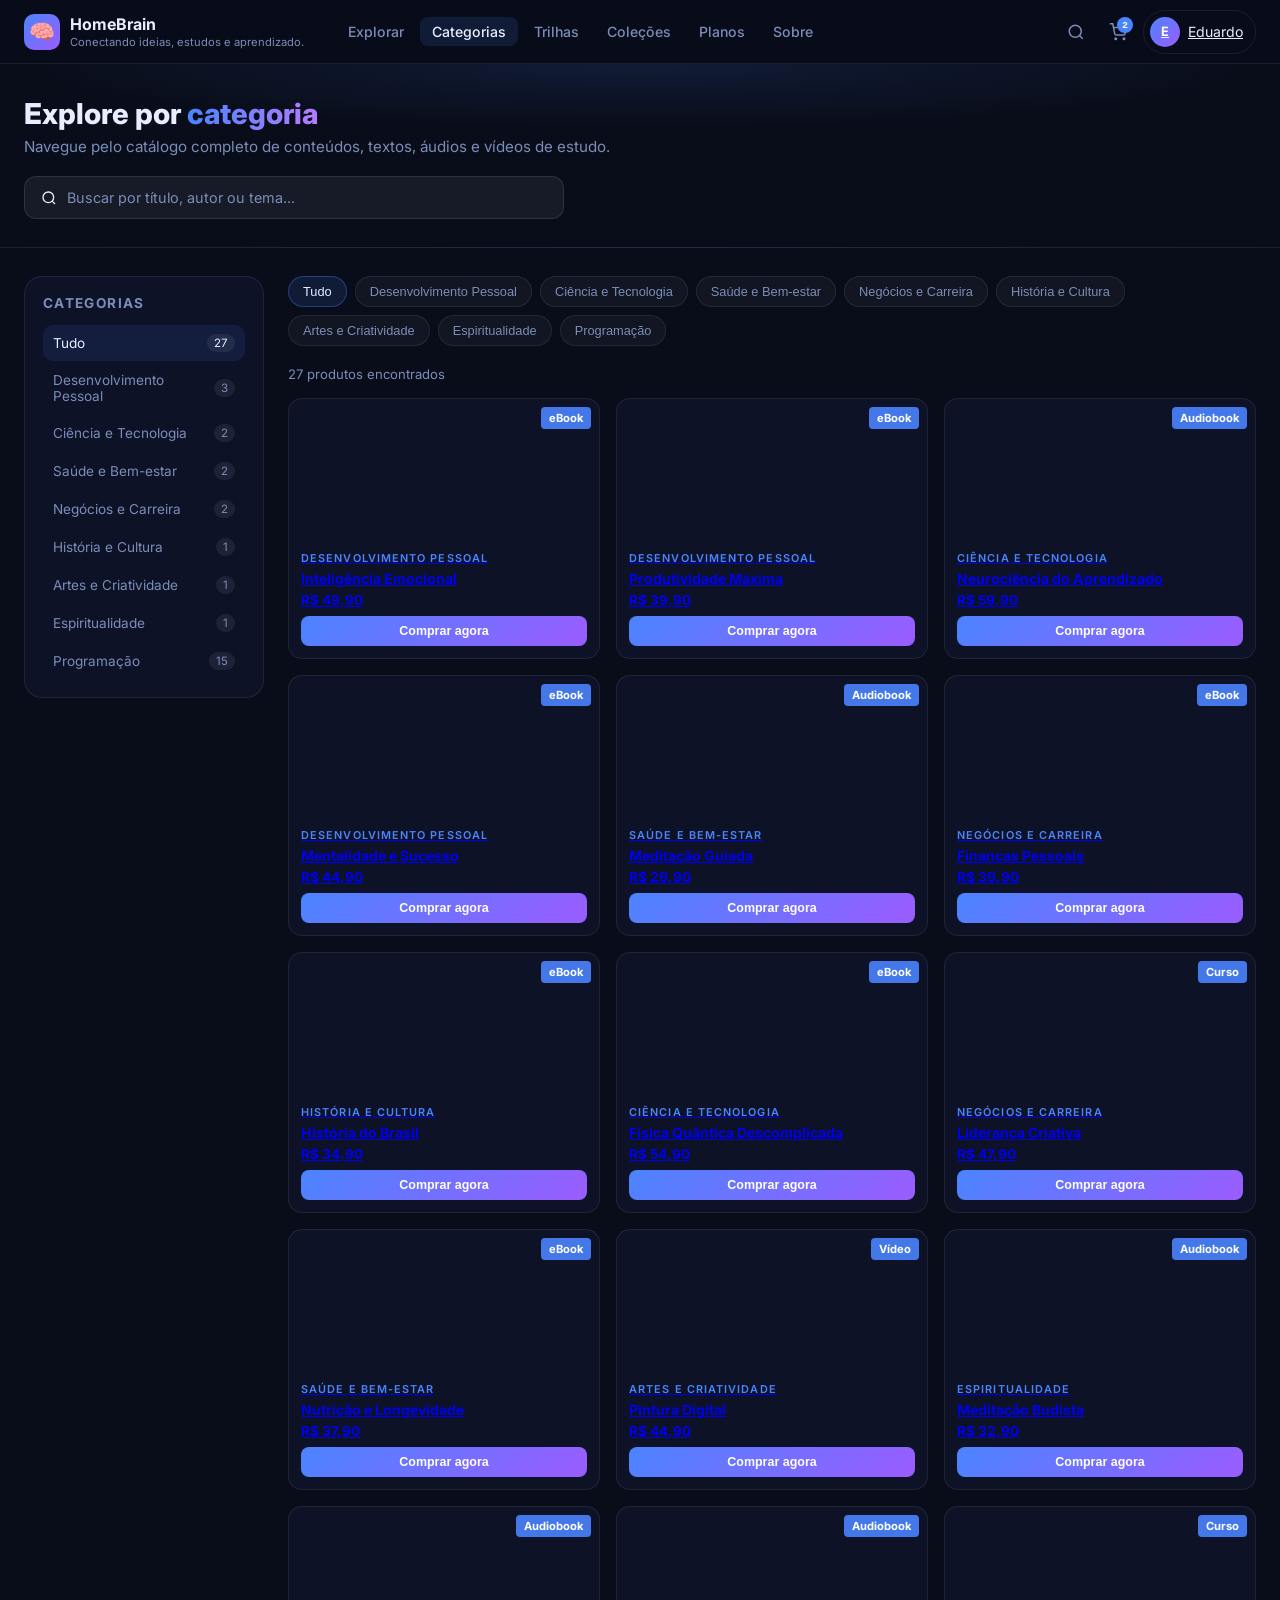
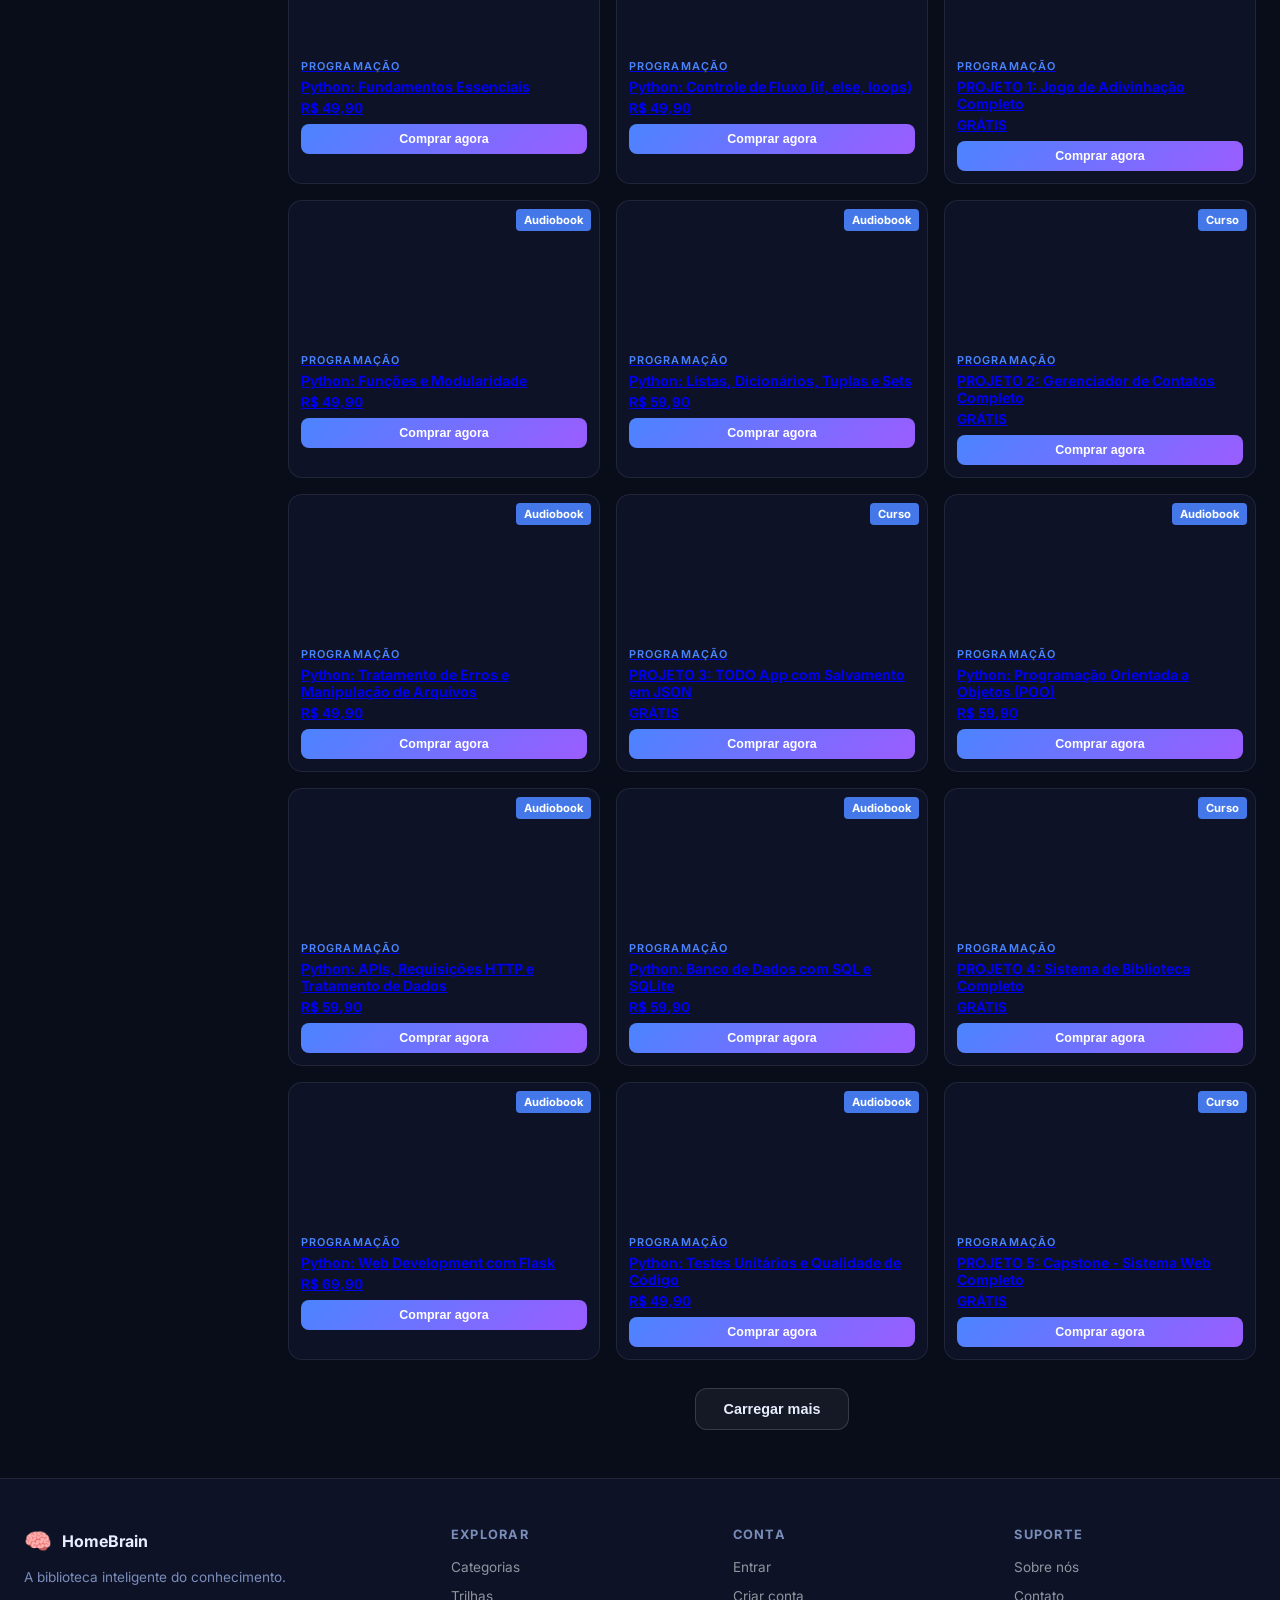
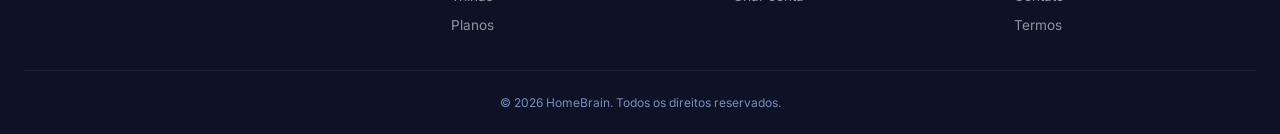
==== commit ba123e59: "QA FIX: Rewrite all scripts to use window.HB.content (CRITICAL) MAJOR FIXES: ✓ categorias.html - Rem" ====
--- a/categorias.html
+++ b/categorias.html
@@ -80,86 +80,95 @@
     <div class="hb-footer-copy">© 2026 HomeBrain. Todos os direitos reservados.</div>
   </footer>
 
+  <script src="content.js"></script>
   <script>
-    document.querySelectorAll('#mainNav a').forEach(a => {
-      if (a.getAttribute('href') === 'categorias.html') a.classList.add('active');
-    });
+    // Aguarda o content.js estar carregado
+    (function init() {
+      if (!window.HB || !window.HB.content) {
+        return requestAnimationFrame(init);
+      }
+      run();
+    })();
 
-    const allItems = [
-      { title:"Inteligência Emocional",      cat:"Desenvolvimento Pessoal", price:"R$ 49,90", icon:"🧠", bg:"linear-gradient(155deg,#1a1264,#3b1a78,#1b3a82)" },
-      { title:"Produtividade Máxima",         cat:"Desenvolvimento Pessoal", price:"R$ 39,90", icon:"🚀", bg:"linear-gradient(155deg,#0b1940,#10347a,#0d1f3c)" },
-      { title:"Neurociência do Aprendizado",  cat:"Ciência e Tecnologia",    price:"R$ 59,90", icon:"🔬", bg:"linear-gradient(155deg,#003d2e,#006651,#0a2d00)" },
-      { title:"Mentalidade e Sucesso",        cat:"Desenvolvimento Pessoal", price:"R$ 44,90", icon:"💡", bg:"linear-gradient(155deg,#2d0850,#6a1090,#3d0038)" },
-      { title:"Meditação Guiada",             cat:"Saúde e Bem-estar",       price:"R$ 29,90", icon:"🧘", bg:"linear-gradient(155deg,#2a0a40,#6b1598,#7c2d00,#4a1000)" },
-      { title:"Finanças Pessoais",            cat:"Negócios e Carreira",     price:"R$ 39,90", icon:"📈", bg:"linear-gradient(155deg,#0a2d00,#1a5c00,#002a60)" },
-      { title:"História do Brasil",           cat:"História e Cultura",      price:"R$ 34,90", icon:"🏛️", bg:"linear-gradient(155deg,#2d1a00,#6b3a00,#1a2d00)" },
-      { title:"Física Quântica Descomplicada",cat:"Ciência e Tecnologia",    price:"R$ 54,90", icon:"⚛️", bg:"linear-gradient(155deg,#001a40,#003d80,#1a0040)" },
-      { title:"Liderança Criativa",           cat:"Negócios e Carreira",     price:"R$ 47,90", icon:"👑", bg:"linear-gradient(155deg,#2d1a00,#805000,#3d2800)" },
-      { title:"Meditação Budista",            cat:"Espiritualidade",         price:"R$ 32,90", icon:"🌸", bg:"linear-gradient(155deg,#2d001a,#7a003d,#2d0a00)" },
-      { title:"Pintura Digital",              cat:"Artes e Criatividade",    price:"R$ 44,90", icon:"🎨", bg:"linear-gradient(155deg,#001a2d,#00406b,#1a001a)" },
-      { title:"Nutrição e Longevidade",       cat:"Saúde e Bem-estar",       price:"R$ 37,90", icon:"🥗", bg:"linear-gradient(155deg,#002d00,#005500,#2d2d00)" },
-    ];
+    function run() {
+      const { products, categories } = window.HB.content;
 
-    const cats = [...new Set(allItems.map(i => i.cat))];
-    let activeFilter = 'Tudo';
+      document.querySelectorAll('#mainNav a').forEach(a => {
+        if (a.getAttribute('href') === 'categorias.html') a.classList.add('active');
+      });
 
-    // Sidebar
-    const sidebarList = document.getElementById('catSidebarList');
-    const allCats = ['Tudo', ...cats];
-    sidebarList.innerHTML = allCats.map(c => {
-      const count = c === 'Tudo' ? allItems.length : allItems.filter(i => i.cat === c).length;
-      return `<li class="pg-cat-sidebar-item${c==='Tudo'?' active':''}" data-cat="${c}">
-        ${c} <span class="count">${count}</span>
-      </li>`;
-    }).join('');
+      // Preparar dados dos produtos com categoria humanizada
+      const allItems = products.map(p => ({
+        ...p,
+        price: p.priceFormatted,
+        cat: p.category,
+        bg: `url('${p.image}')`,
+        icon: p.image
+      }));
 
-    // Filter chips
-    const chipsEl = document.getElementById('filterChips');
-    chipsEl.innerHTML = allCats.map(c =>
-      `<button class="pg-chip${c==='Tudo'?' active':''}" data-cat="${c}">${c}</button>`
-    ).join('');
+      const cats = [...new Set(allItems.map(i => i.cat))];
+      let activeFilter = 'Tudo';
 
-    function getFiltered() {
-      const q = document.getElementById('catSearch').value.toLowerCase();
-      return allItems.filter(i =>
-        (activeFilter === 'Tudo' || i.cat === activeFilter) &&
-        (i.title.toLowerCase().includes(q) || i.cat.toLowerCase().includes(q))
-      );
-    }
+      // Sidebar com categorias
+      const sidebarList = document.getElementById('catSidebarList');
+      const allCats = ['Tudo', ...cats];
+      sidebarList.innerHTML = allCats.map(c => {
+        const count = c === 'Tudo' ? allItems.length : allItems.filter(i => i.cat === c).length;
+        return `<li class="pg-cat-sidebar-item${c==='Tudo'?' active':''}" data-cat="${c}">
+          ${c} <span class="count">${count}</span>
+        </li>`;
+      }).join('');
 
-    function render() {
-      const items = getFiltered();
-      document.getElementById('resultCount').textContent = `${items.length} produto${items.length !== 1 ? 's' : ''} encontrado${items.length !== 1 ? 's' : ''}`;
-      document.getElementById('catGrid').innerHTML = items.map(item => `
-        <a class="pg-grid-card" href="produto.html">
-          <div class="pg-grid-thumb" style="background:${item.bg}">${item.icon}</div>
-          <div class="pg-grid-body">
-            <div class="pg-grid-cat">${item.cat}</div>
-            <div class="pg-grid-title">${item.title}</div>
-            <div class="pg-grid-price">${item.price}</div>
-            <button class="pg-grid-btn">Comprar agora</button>
-          </div>
-        </a>
-      `).join('');
-    }
+      // Filter chips
+      const chipsEl = document.getElementById('filterChips');
+      chipsEl.innerHTML = allCats.map(c =>
+        `<button class="pg-chip${c==='Tudo'?' active':''}" data-cat="${c}">${c}</button>`
+      ).join('');
 
-    function setFilter(cat) {
-      activeFilter = cat;
-      document.querySelectorAll('.pg-chip, .pg-cat-sidebar-item').forEach(el => {
-        el.classList.toggle('active', el.dataset.cat === cat);
+      function getFiltered() {
+        const q = document.getElementById('catSearch').value.toLowerCase();
+        return allItems.filter(i =>
+          (activeFilter === 'Tudo' || i.cat === activeFilter) &&
+          (i.title.toLowerCase().includes(q) || i.cat.toLowerCase().includes(q) || i.author?.toLowerCase().includes(q))
+        );
+      }
+
+      function render() {
+        const items = getFiltered();
+        document.getElementById('resultCount').textContent = `${items.length} produto${items.length !== 1 ? 's' : ''} encontrado${items.length !== 1 ? 's' : ''}`;
+        document.getElementById('catGrid').innerHTML = items.map(item => `
+          <a class="pg-grid-card" href="produto.html?id=${item.id}" style="cursor:pointer">
+            <div class="pg-grid-thumb" style="background-image:${item.bg};background-size:cover;background-position:center;position:relative">
+              <span class="hb-type-badge" style="position:absolute;top:8px;right:8px;background:rgba(75,132,255,0.9);padding:4px 8px;border-radius:4px;font-size:0.7rem">${item.type === 'ebook' ? 'eBook' : item.type === 'audiobook' ? 'Audiobook' : item.type === 'video' ? 'Vídeo' : 'Curso'}</span>
+            </div>
+            <div class="pg-grid-body">
+              <div class="pg-grid-cat">${item.cat}</div>
+              <div class="pg-grid-title">${item.title}</div>
+              <div class="pg-grid-price">${item.price}</div>
+              <button class="pg-grid-btn" onclick="event.stopPropagation();window.location='produto.html?id=${item.id}'">Comprar agora</button>
+            </div>
+          </a>
+        `).join('');
+      }
+
+      function setFilter(cat) {
+        activeFilter = cat;
+        document.querySelectorAll('.pg-chip, .pg-cat-sidebar-item').forEach(el => {
+          el.classList.toggle('active', el.dataset.cat === cat);
+        });
+        render();
+      }
+
+      chipsEl.addEventListener('click', e => { const c = e.target.closest('[data-cat]'); if(c) setFilter(c.dataset.cat); });
+      sidebarList.addEventListener('click', e => { const c = e.target.closest('[data-cat]'); if(c) setFilter(c.dataset.cat); });
+      document.getElementById('catSearch').addEventListener('input', render);
+      document.getElementById('loadMore').addEventListener('click', () => {
+        document.getElementById('loadMore').textContent = 'Todos os resultados carregados';
+        document.getElementById('loadMore').disabled = true;
       });
+
       render();
     }
-
-    chipsEl.addEventListener('click', e => { const c = e.target.closest('[data-cat]'); if(c) setFilter(c.dataset.cat); });
-    sidebarList.addEventListener('click', e => { const c = e.target.closest('[data-cat]'); if(c) setFilter(c.dataset.cat); });
-    document.getElementById('catSearch').addEventListener('input', render);
-    document.getElementById('loadMore').addEventListener('click', () => {
-      document.getElementById('loadMore').textContent = 'Todos os resultados carregados';
-      document.getElementById('loadMore').disabled = true;
-    });
-
-    render();
   </script>
 </body>
 </html>
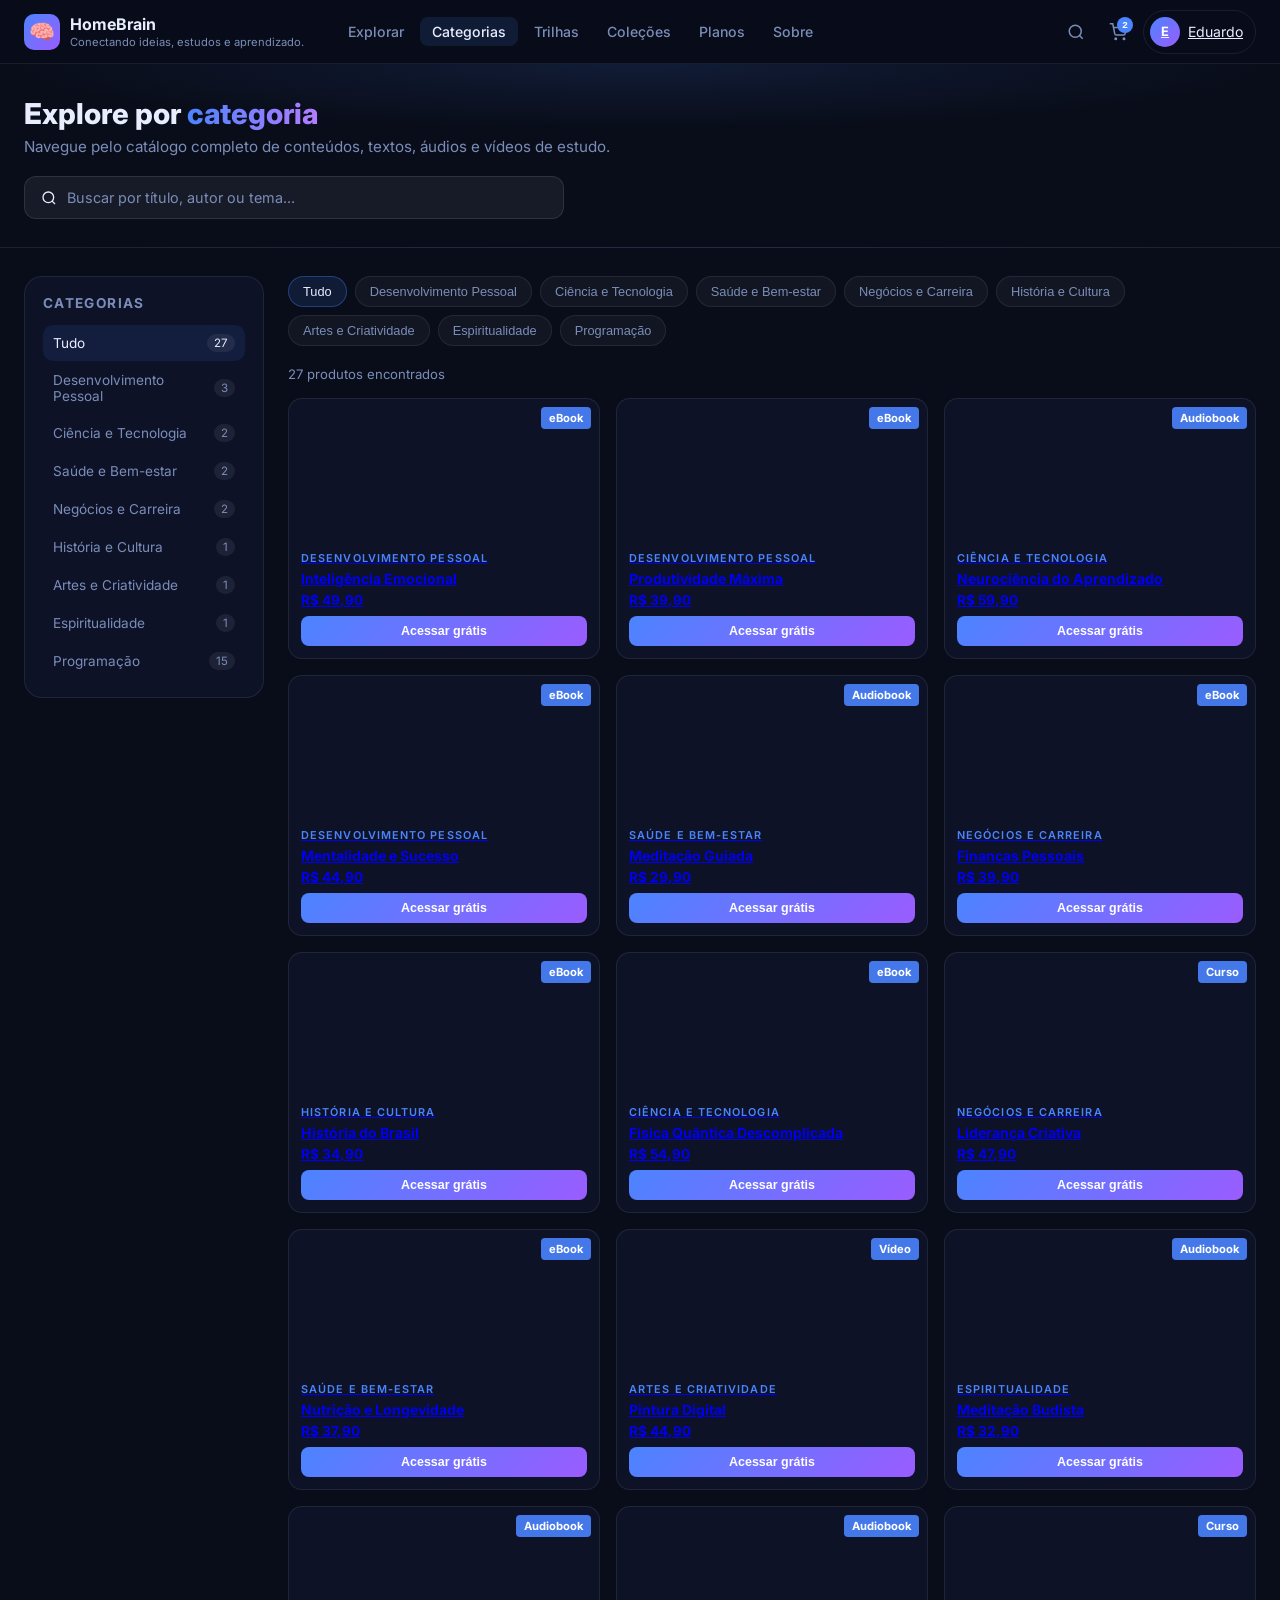
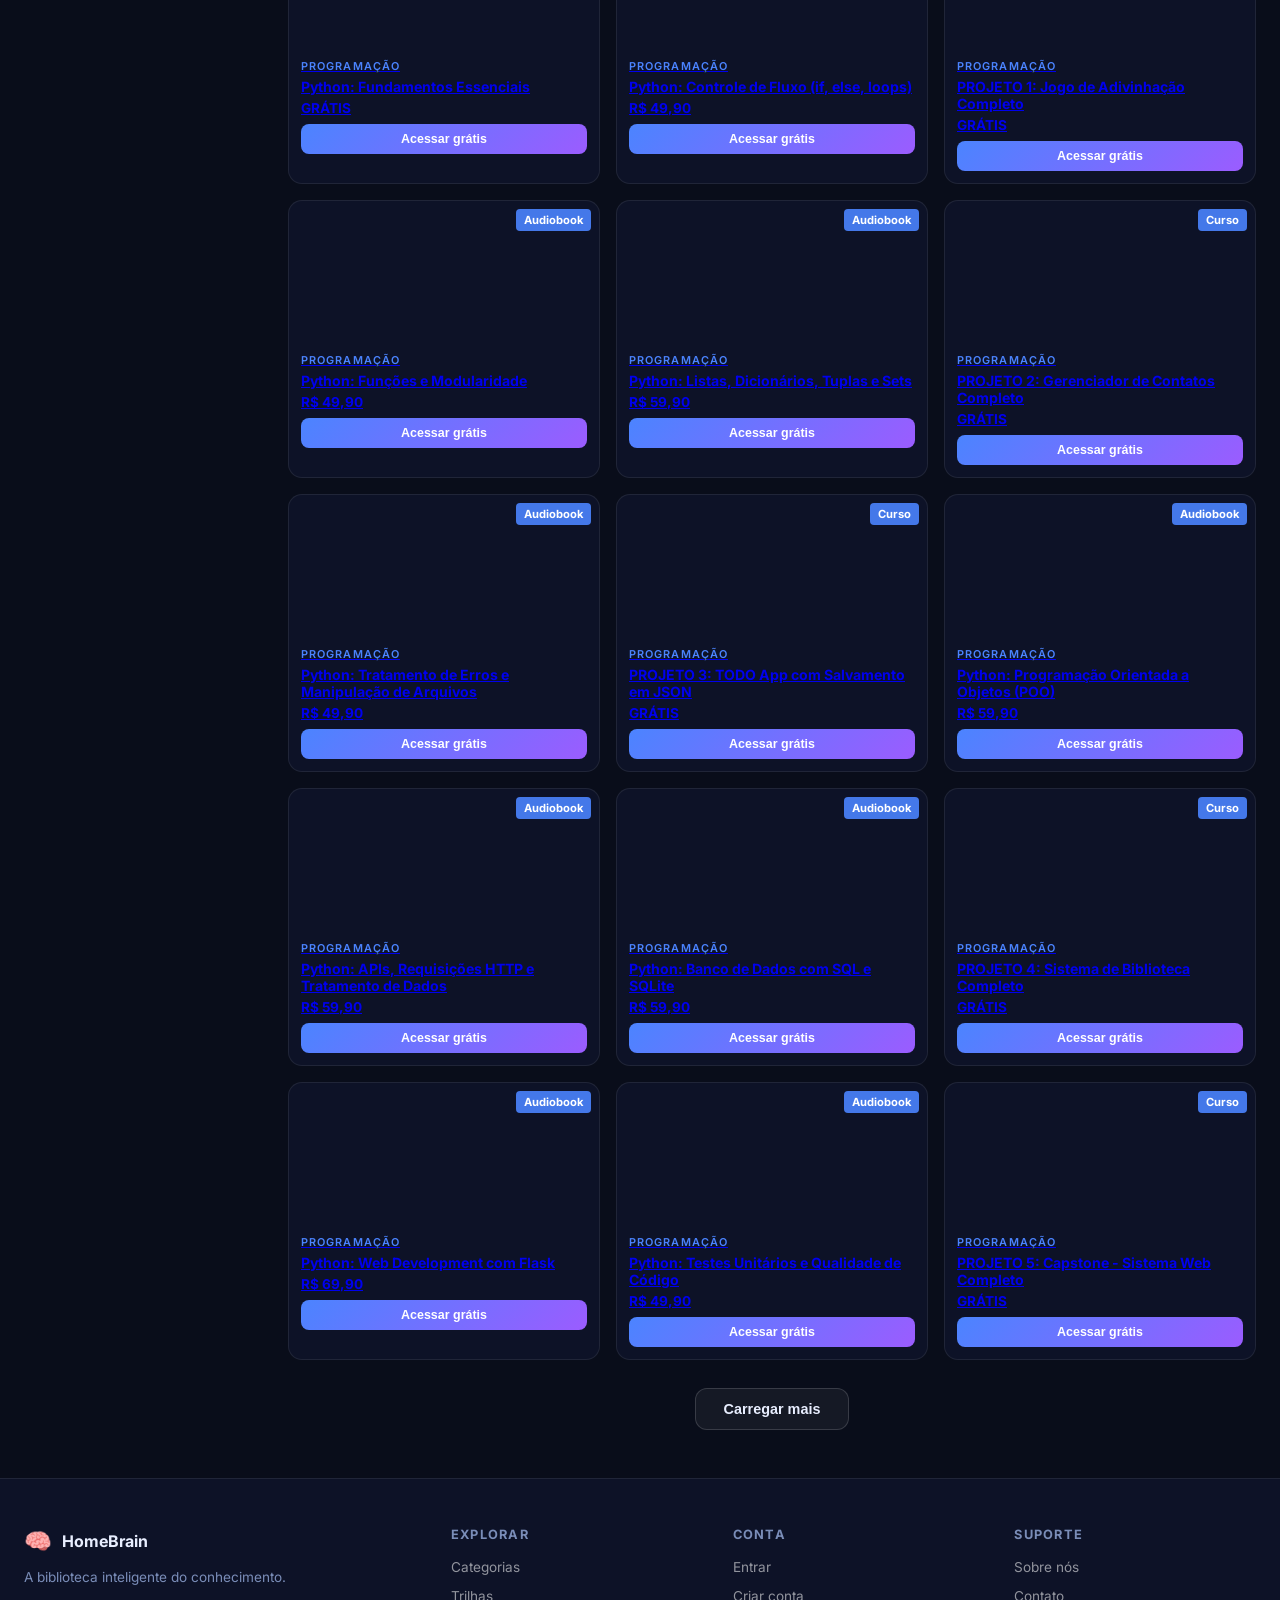
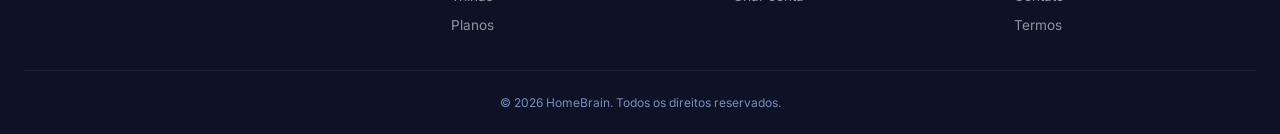
==== commit b3ecc3e0: "FREE: Make first test content free and update CTAs" ====
--- a/categorias.html
+++ b/categorias.html
@@ -145,7 +145,7 @@
               <div class="pg-grid-cat">${item.cat}</div>
               <div class="pg-grid-title">${item.title}</div>
               <div class="pg-grid-price">${item.price}</div>
-              <button class="pg-grid-btn" onclick="event.stopPropagation();window.location='produto.html?id=${item.id}'">Comprar agora</button>
+              <button class="pg-grid-btn" onclick="event.stopPropagation();window.location='produto.html?id=${item.id}'">Acessar grátis</button>
             </div>
           </a>
         `).join('');
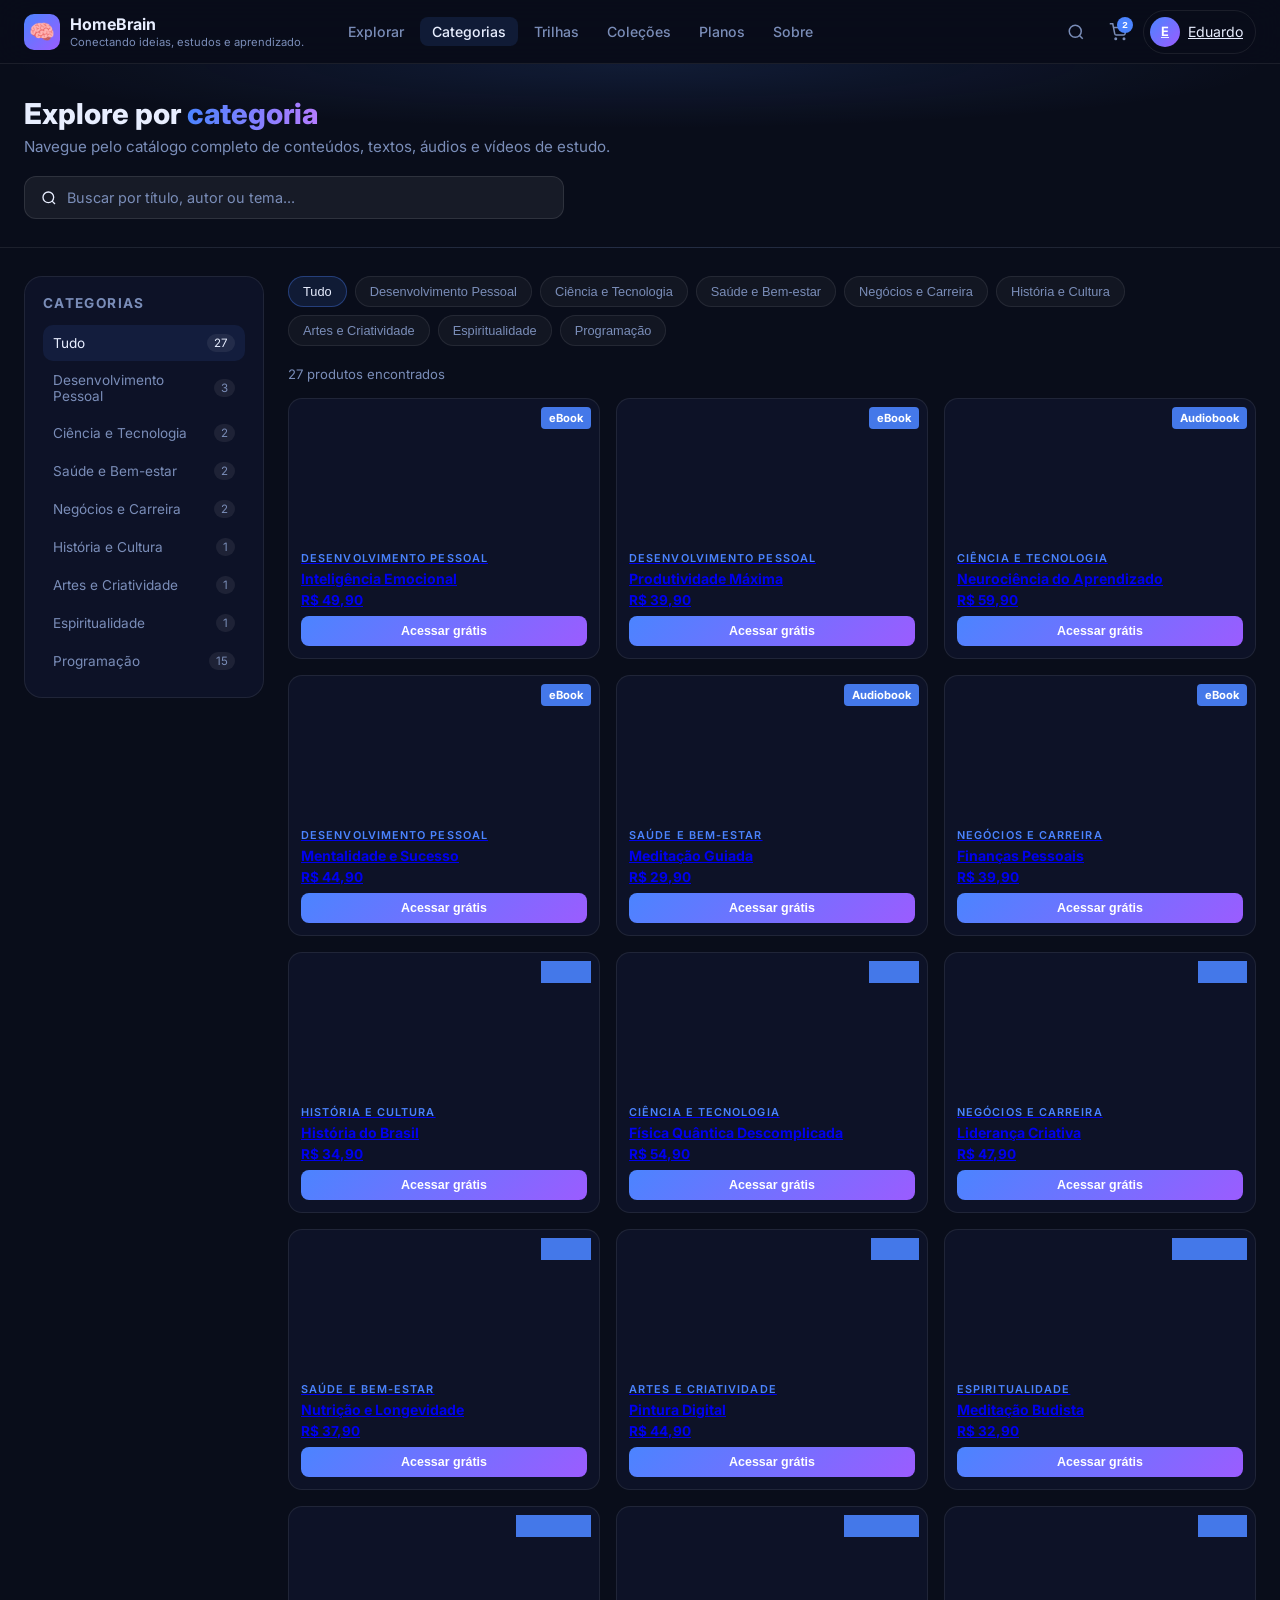
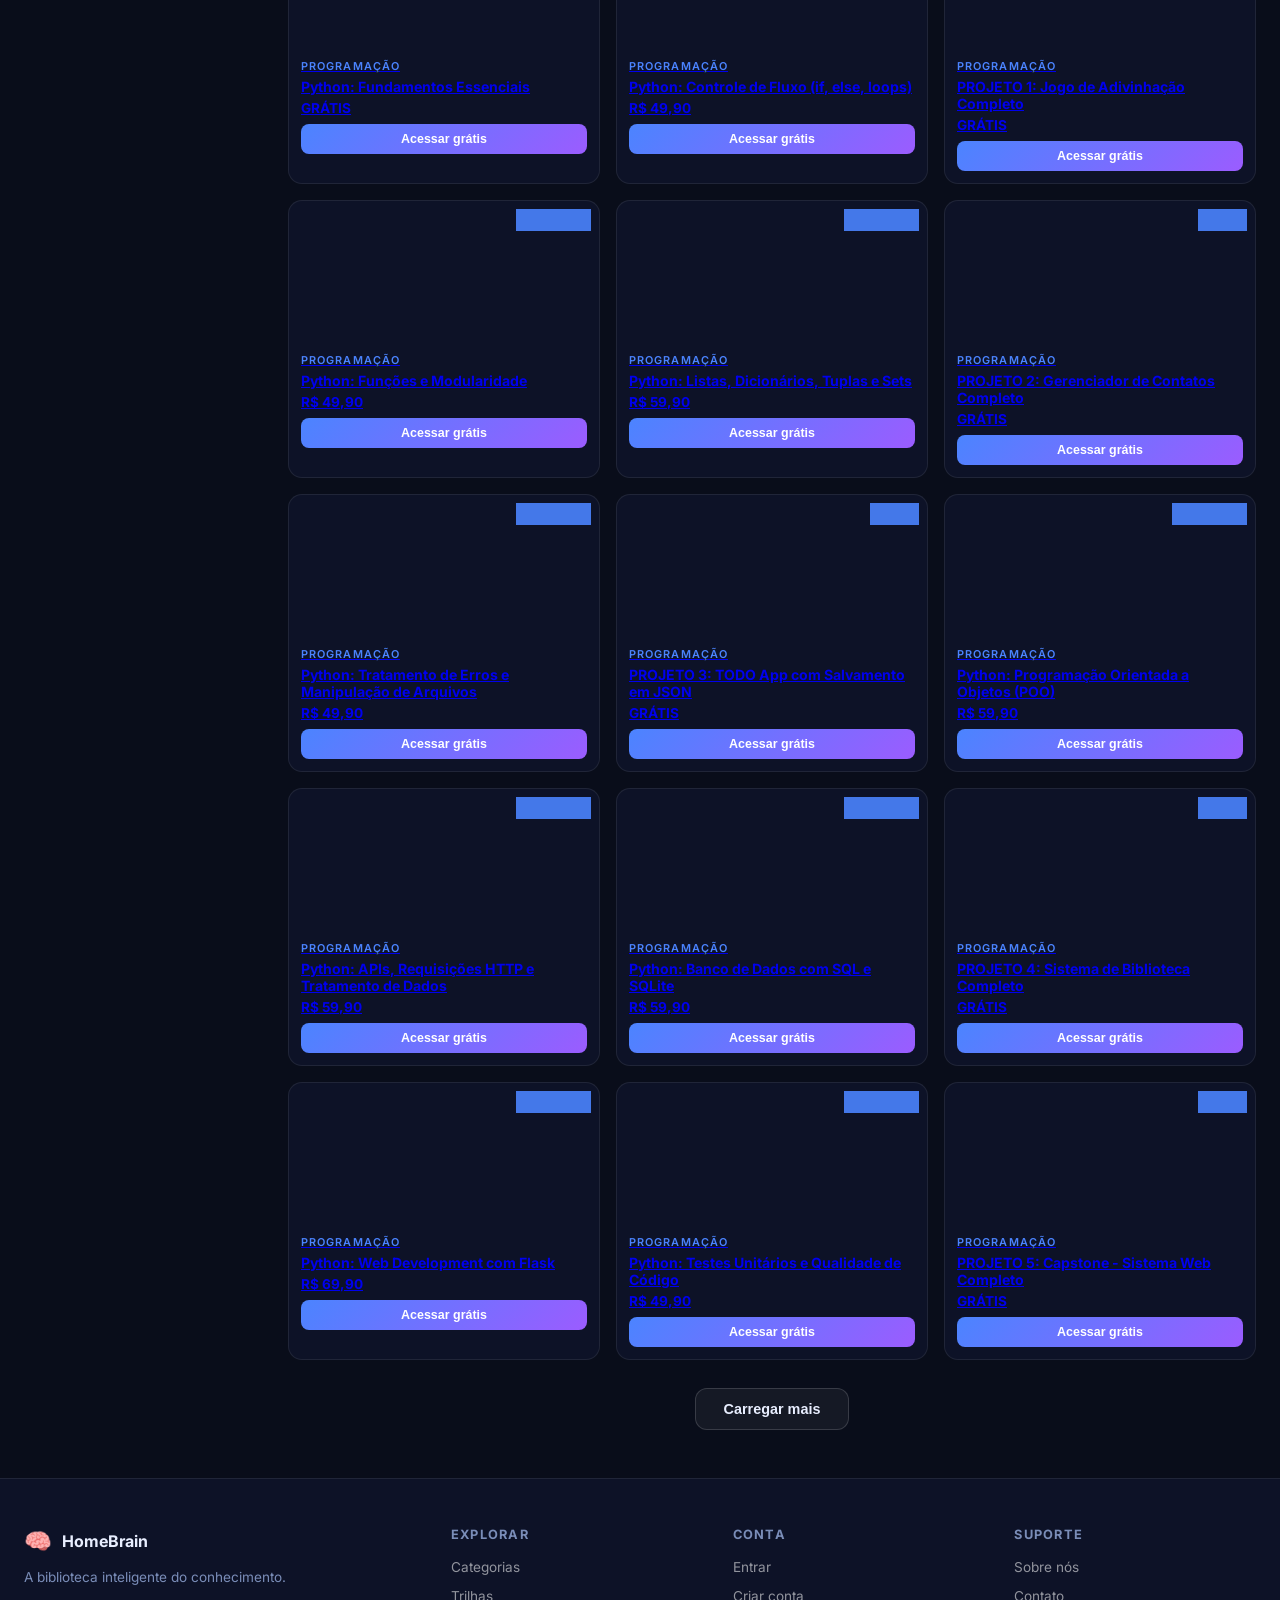
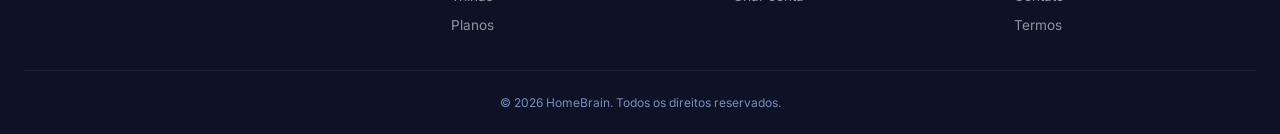
==== commit 09f244bf: "CACHE: Bust cache for free-access update" ====
--- a/categorias.html
+++ b/categorias.html
@@ -80,7 +80,7 @@
     <div class="hb-footer-copy">© 2026 HomeBrain. Todos os direitos reservados.</div>
   </footer>
 
-  <script src="content.js"></script>
+  <script src="content.js?v=20260728"></script>
   <script>
     // Aguarda o content.js estar carregado
     (function init() {
